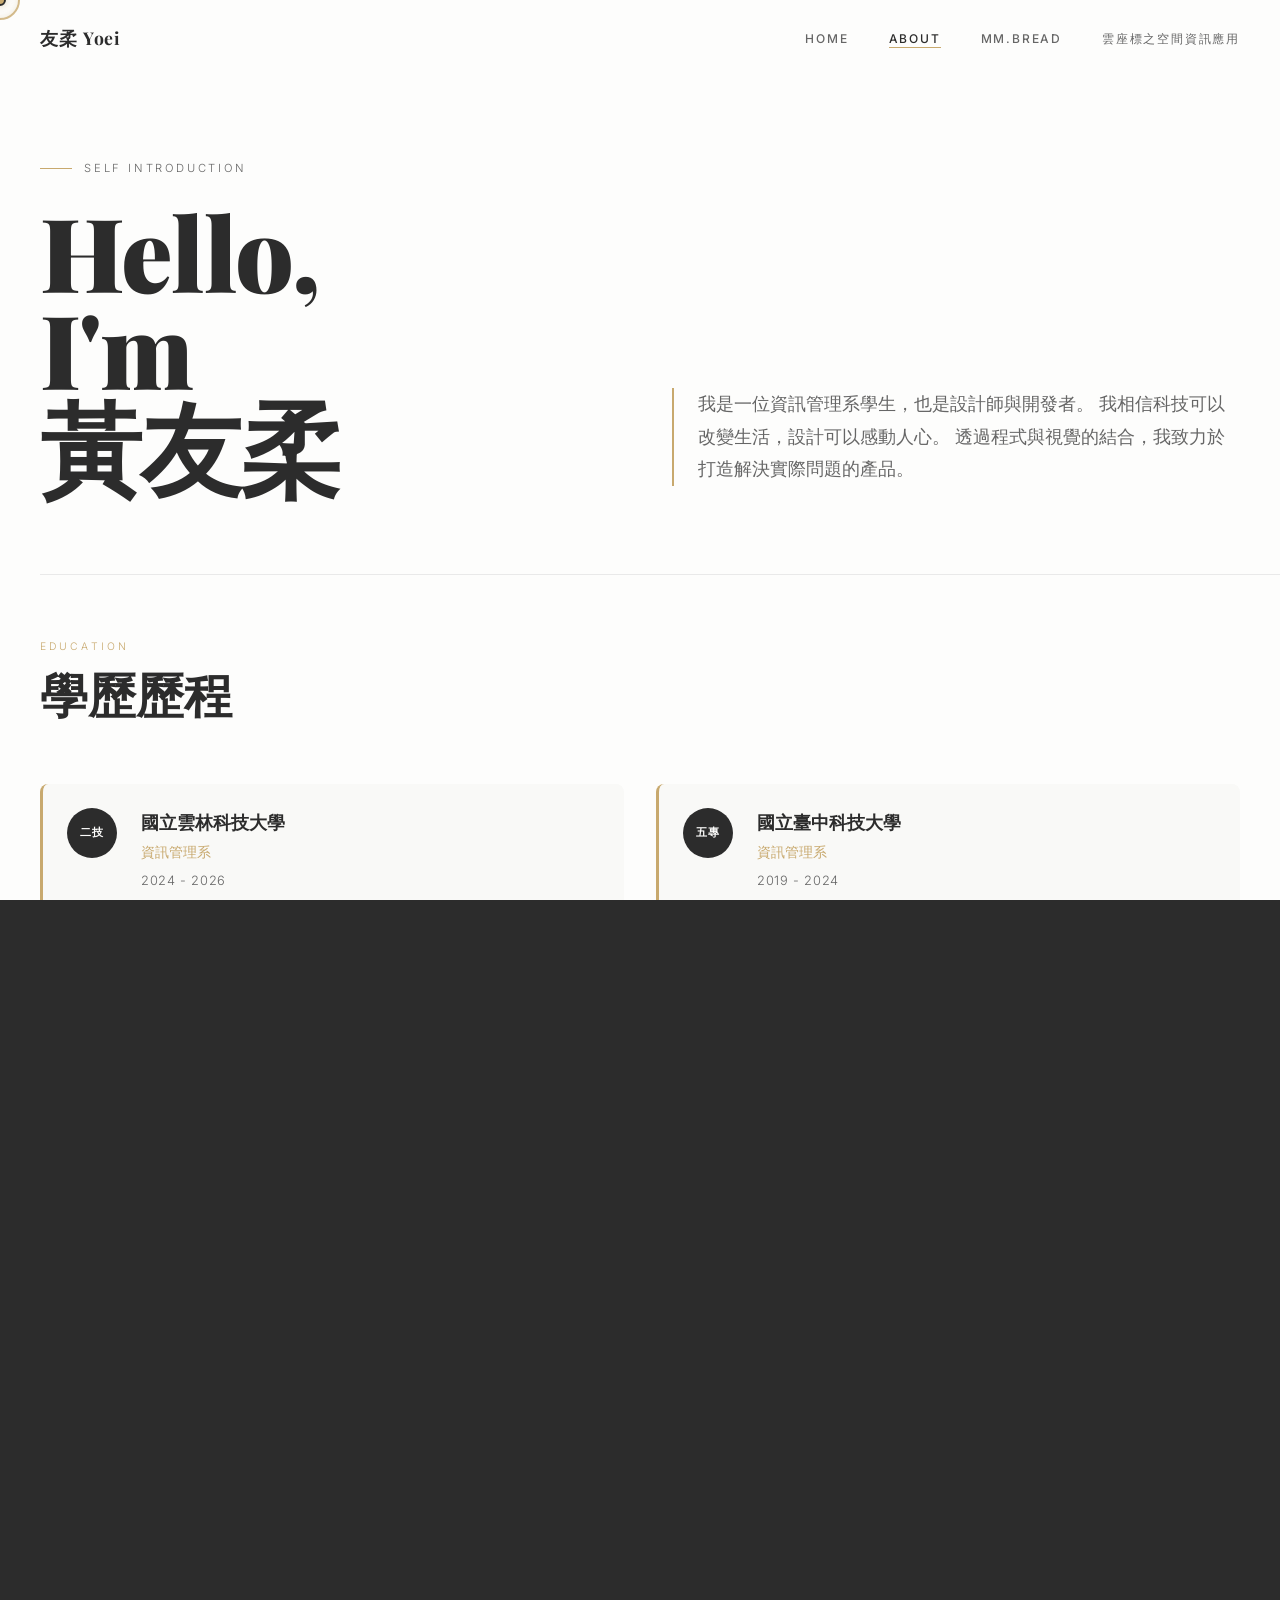
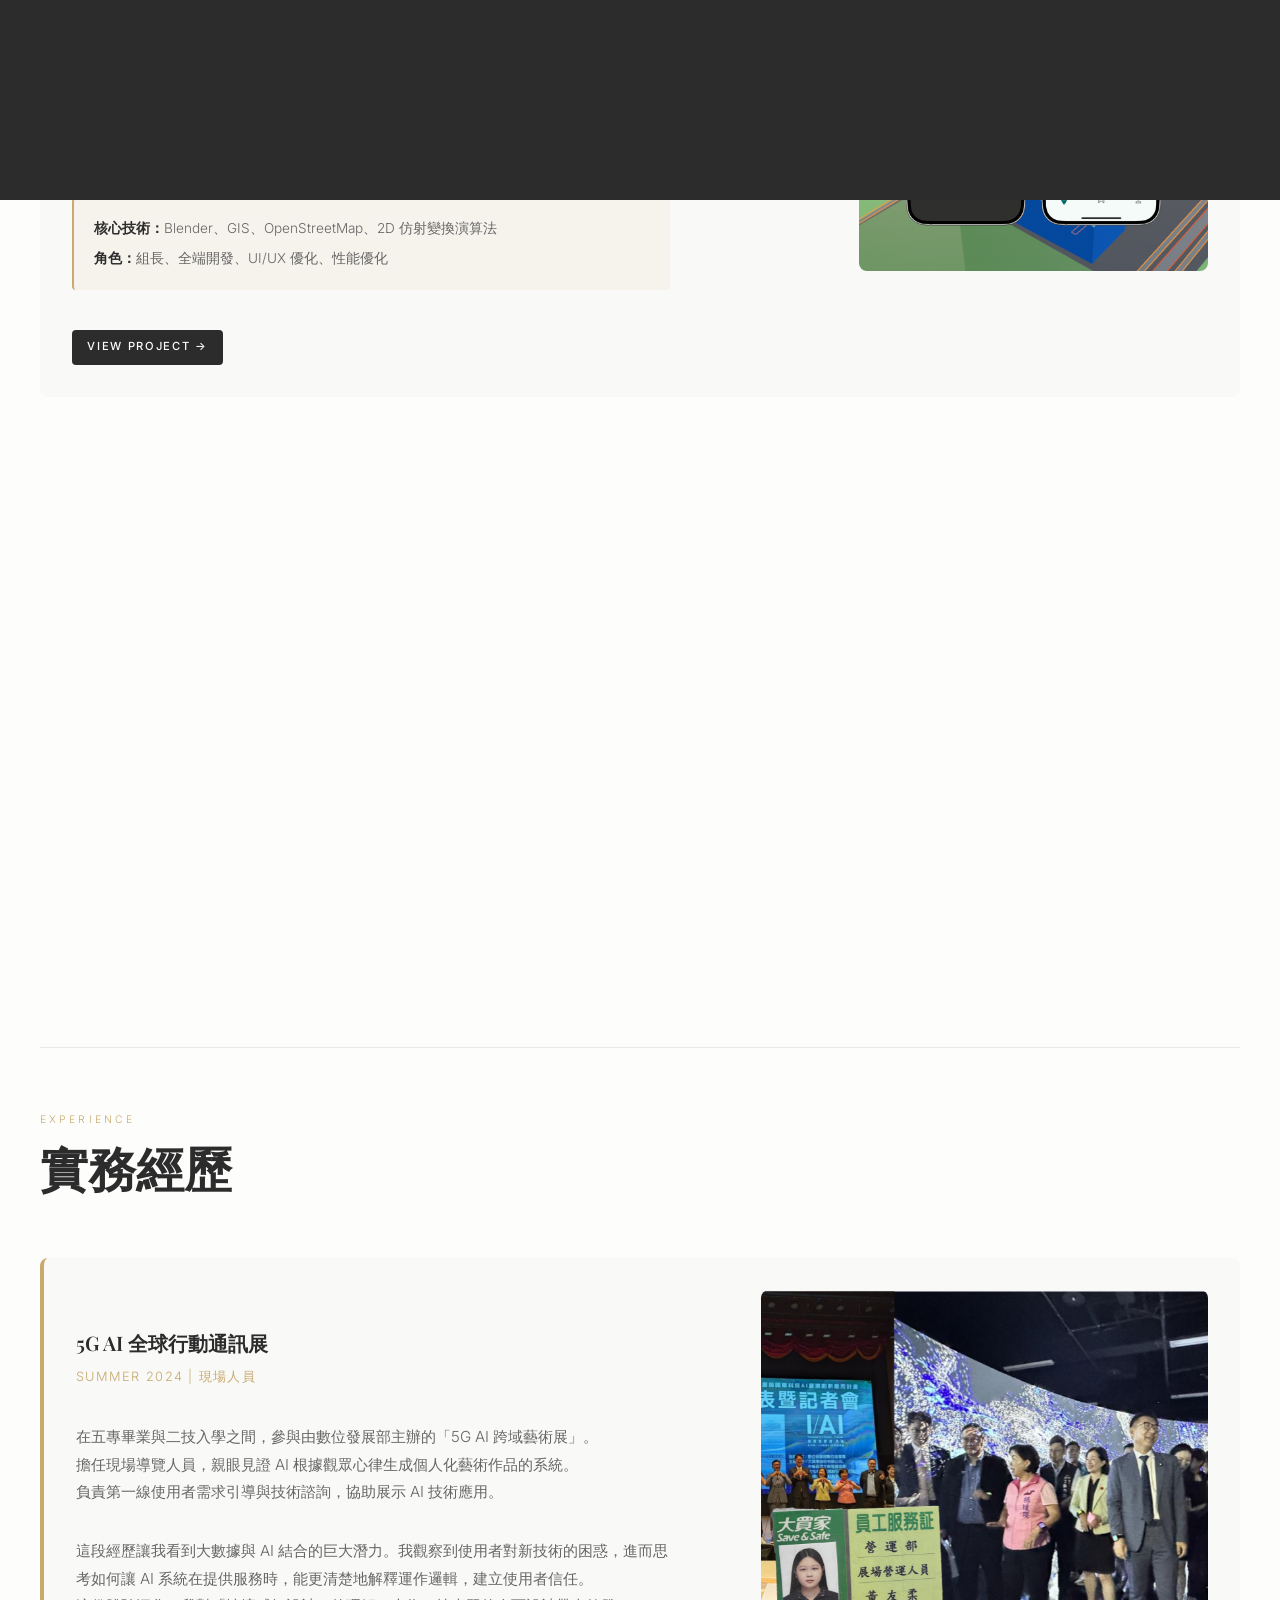
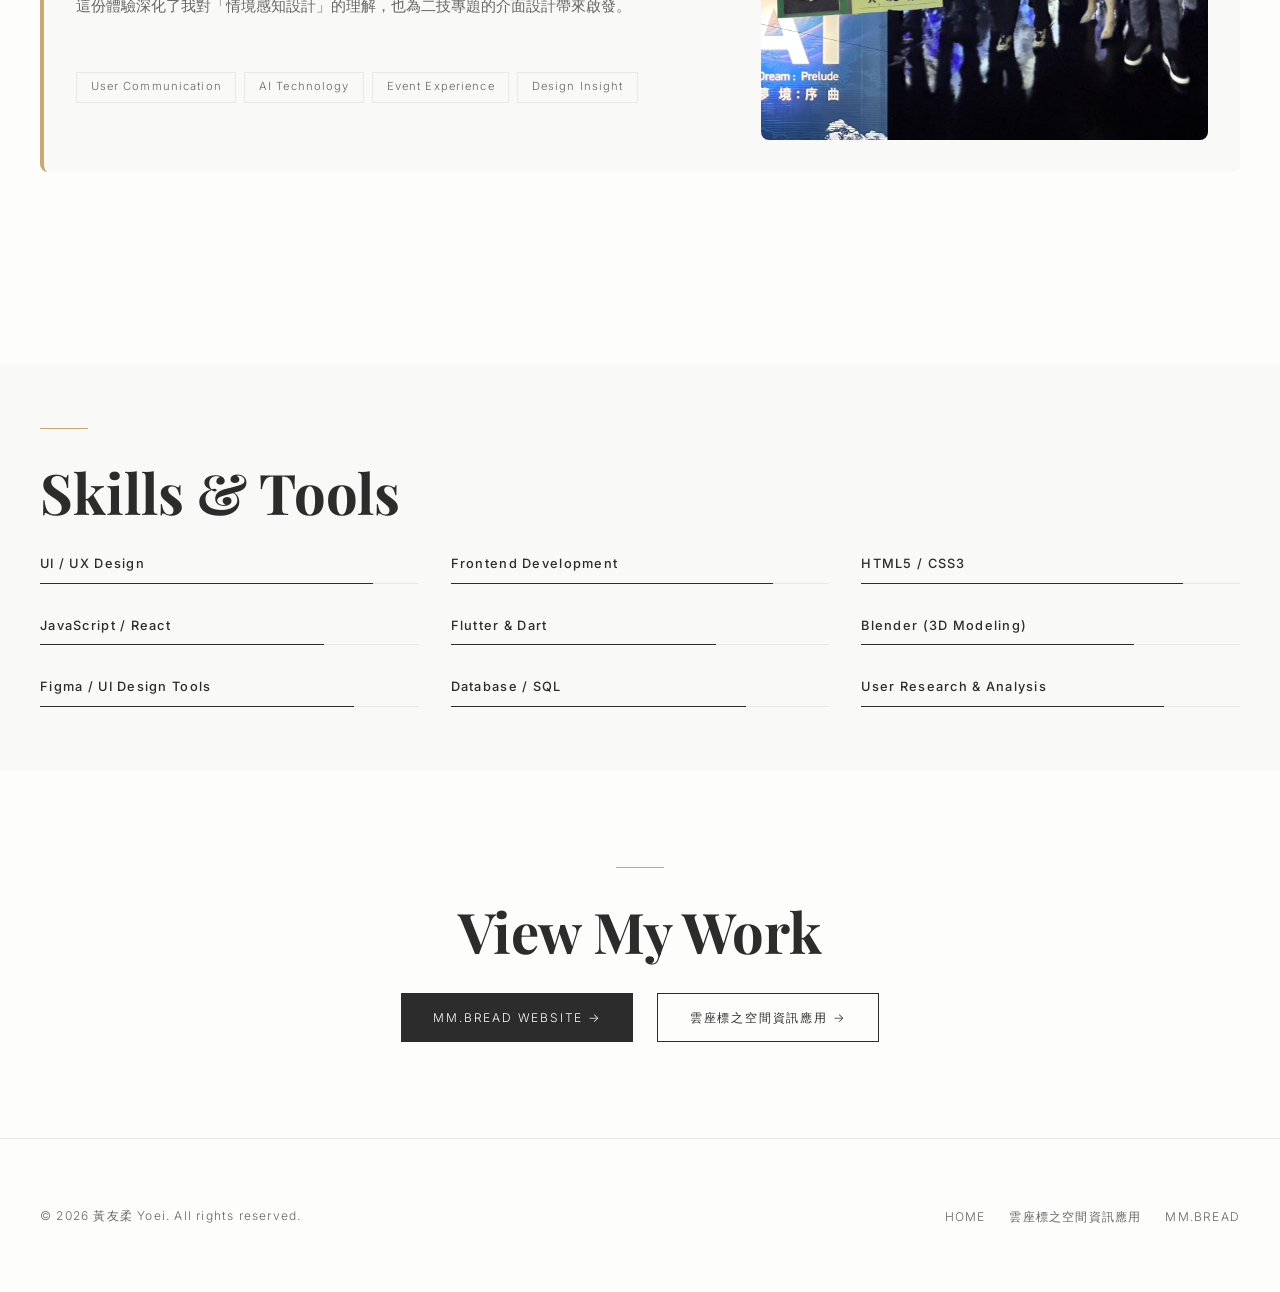
==== public/about.html @ 3508222a "Initial commit" ====
<!DOCTYPE html>
<html lang="zh-TW">
<head>
  <meta charset="UTF-8" />
  <meta name="viewport" content="width=device-width, initial-scale=1.0" />
  <title>About — 友柔 Yoei</title>
  <meta name="description" content="關於友柔 Yoei：資訊管理系學生、UI/UX 設計師與網頁開發者。" />
  <link rel="stylesheet" href="style.css" />
  <link rel="stylesheet" href="about.css" />
  <link rel="preconnect" href="https://fonts.googleapis.com" />
  <link rel="preconnect" href="https://fonts.gstatic.com" crossorigin />
  <style>
    :root {
      --color-bg: #fdfdfc; /* 柔和的米白背景 */
      --color-surface: #f9f9f7; /* 區塊的背景色 */
      --color-ink: #2c2c2c; /* 更深、高對比的文字顏色 */
      --color-ink-muted: #666; /* 提高可讀性的輔助文字顏色 */
      --color-ink-light: #999; /* 標籤的淺色文字 */
      --color-border: #e9e9e9; /* 更細緻的邊框顏色 */
      --color-accent: #c8a96e; /* 維持原有的金色調 */
    }
  </style>
</head>
<body>

  <!-- Custom Cursor -->
  <div class="cursor" aria-hidden="true"></div>
  <div class="cursor-follower" aria-hidden="true"></div>

  <!-- Page Loader -->
  <div class="page-loader" aria-hidden="true">
    <span class="loader-text">About</span>
  </div>

  <!-- Page Transition -->
  <div class="page-transition slide-in" aria-hidden="true"></div>

  <!-- Navigation -->
  <nav class="nav" role="navigation" aria-label="Main navigation">
    <a href="index.html" class="nav-logo" aria-label="Yoei Home">友柔 Yoei</a>
    <ul class="nav-links">
      <li><a href="index.html">Home</a></li>
      <li><a href="about.html">About</a></li>
      <li><a href="project-mmbread.html">Mm.Bread</a></li>
      <li><a href="project-yomap.html">雲座標之空間資訊應用</a></li>
    </ul>
    <button class="nav-hamburger" aria-label="Toggle menu" aria-expanded="false">
      <span></span>
      <span></span>
      <span></span>
    </button>
  </nav>

  <!-- Mobile Overlay Menu -->
  <div class="nav-overlay" role="dialog" aria-label="Mobile menu">
    <ul class="nav-overlay-links">
      <li><a href="index.html">Home</a></li>
      <li><a href="about.html">About</a></li>
      <li><a href="project-mmbread.html">Mm.Bread</a></li>
      <li><a href="project-yomap.html">雲座標之空間資訊應用</a></li>
    </ul>
  </div>

  <main>

    <!-- ==============================
         HERO
         ============================== -->
    <header class="about-hero" aria-labelledby="about-title">
      <div class="about-hero-left">
        <p class="about-hero-label reveal">Self Introduction</p>
        <h1 class="about-hero-title reveal reveal-delay-1" id="about-title">
          Hello,<br />I'm<br />黃友柔
        </h1>
      </div>
      <div class="about-hero-right reveal reveal-delay-2">
        <p class="about-hero-intro">
          我是一位資訊管理系學生，也是設計師與開發者。
          我相信科技可以改變生活，設計可以感動人心。
          透過程式與視覺的結合，我致力於打造解決實際問題的產品。
        </p>
      </div>
    </header>

    <div class="divider" style="margin: 0 2.5rem;"></div>

    <!-- ==============================
         ABOUT BODY SECTIONS
         ============================== -->
    <section class="about-body" aria-label="About details">

      <!-- ============ EDUCATION ============ -->
      <div class="about-section">
        <div class="section-header-simple reveal">
          <p class="section-label">Education</p>
          <h2 class="section-heading reveal reveal-delay-1">學歷歷程</h2>
        </div>

        <div class="education-timeline reveal reveal-delay-2">
          <!-- Education Item 1: 雲林科技大學 -->
          <div class="education-item">
            <div class="education-front">
              <div class="education-badge">二技</div>
              <div class="education-content">
                <h3 class="education-school">國立雲林科技大學</h3>
                <p class="education-major">資訊管理系</p>
                <p class="education-year">2024 - 2026</p>
              </div>
            </div>
            <div class="education-back">
              <p class="education-description">
                在求學過程中，我始終對於「將專案需求轉化為實體應用」抱持強烈熱忱。每當將抽象的功能需求，透過程式邏輯實踐為具備互動性的系統時，那種成就感讓我確信這是我熱愛的領域。
              </p>
            </div>
          </div>

          <!-- Education Item 2: 臺中科技大學 -->
          <div class="education-item">
            <div class="education-front">
              <div class="education-badge">五專</div>
              <div class="education-content">
                <h3 class="education-school">國立臺中科技大學</h3>
                <p class="education-major">資訊管理系</p>
                <p class="education-year">2019 - 2024</p>
              </div>
            </div>
            <div class="education-back">
              <p class="education-description">
                在臺中科技大學五專部期間，我廣泛涉獵資管領域的多元課程。技術層面，透過物件導向程式設計與前端網頁開發，我建立了嚴謹的邏輯思維；管理層面，系統分析與設計與軟體工程等課程，則讓我學會從宏觀角度規劃資訊系統。
              </p>
            </div>
          </div>
        </div>
      </div>

      <div class="divider"></div>

      <!-- ============ SELECTED WORKS ============ -->
      <div class="about-section">
        <div class="section-header-simple reveal">
          <p class="section-label">Selected Works</p>
          <h2 class="section-heading reveal reveal-delay-1">專案成就</h2>
        </div>

        <div class="projects-showcase">
          <!-- Project 1: YoMap -->
          <div class="project-showcase-card reveal reveal-delay-1">
            <div class="project-showcase-content">
              <div class="project-showcase-text">
                <div class="project-showcase-header">
                  <h3 class="project-showcase-title">雲座標之空間資訊應用</h3>
                  <div class="project-showcase-tags">
                    <span class="showcase-tag">雲科大資管</span>
                    <span class="showcase-tag">3D App</span>
                  </div>
                </div>
                <div style="display: flex; align-items: center; gap: 0.75rem; margin-top: 0.5rem; font-size: 0.8rem; margin-bottom: 1rem;">
                  <span style="display: flex; align-items: center; gap: 0.35rem; color: var(--color-accent); font-weight: 500;">
                    <svg xmlns="http://www.w3.org/2000/svg" width="14" height="14" viewBox="0 0 24 24" fill="none" stroke="currentColor" stroke-width="2" stroke-linecap="round" stroke-linejoin="round"><path d="M6 9H4.5a2.5 2.5 0 0 1 0-5H6"/><path d="M18 9h1.5a2.5 2.5 0 0 0 0-5H18"/><path d="M4 22h16"/><path d="M10 14.66V17c0 .55-.47.98-.97 1.21C7.85 18.75 7 20.24 7 22"/><path d="M14 14.66V17c0 .55.47.98.97 1.21C16.15 18.75 17 20.24 17 22"/><path d="M9.5 14.5A2.5 2.5 0 0 1 7 12V9c0-2.2 1.8-4 4-4h2c2.2 0 4 1.8 4 4v3a2.5 2.5 0 0 1-2.5 2.5z"/></svg>
                    <span>2024 雲林設計獎</span>
                  </span>
                  <span style="width: 1px; height: 12px; background-color: var(--color-border);" aria-hidden="true"></span>
                  <a href="https://yunbao-20.github.io/yomap/" target="_blank" rel="noopener noreferrer" style="display: flex; align-items: center; gap: 0.25rem; color: var(--color-ink-muted); text-decoration: none; transition: color 0.3s ease;" onmouseenter="this.style.color='var(--color-ink)'" onmouseleave="this.style.color='var(--color-ink-muted)'">
                    <span>作品官網 ↗</span>
                  </a>
                </div>
                <p class="project-showcase-desc">
                  二技畢業專題，擔任組長。<br>面對 Google Maps 缺乏校內路網資料的困境，我主導策略轉向，自學 Blender 3D 建模從零構建校園 GIS 圖資。<br>透過「2D 平面圖層 + 仿射變換演算法」優化，成功將資料從 8.32GB 降至 MB 級，實現 3 秒快速載入。
                </p>
                <div class="project-showcase-details">
                  <p><strong>核心技術：</strong>Blender、GIS、OpenStreetMap、2D 仿射變換演算法</p>
                  <p><strong>角色：</strong>組長、全端開發、UI/UX 優化、性能優化</p>
                </div>
                <a href="project-yomap.html" class="showcase-btn">
                  View Project →
                </a>
              </div>
              <div class="project-showcase-image">
                <img src="img/placeholder1.png" alt="YoMap 專案" />
              </div>
            </div>
          </div>

          <!-- Project 2: Mm.Bread -->
          <div class="project-showcase-card reveal reveal-delay-2">
            <div class="project-showcase-content">
              <div class="project-showcase-text">
                <div class="project-showcase-header">
                  <h3 class="project-showcase-title">Mm.Bread 瑪利MAMA</h3>
                  <div class="project-showcase-tags">
                    <span class="showcase-tag">中科大資管</span>
                    <span class="showcase-tag">公益電商</span>
                  </div>
                </div>
                <p class="project-showcase-desc">
                  五專畢業專題。針對瑪利亞基金會進行數位轉型，開發訂購系統。<br>主要負責跨載具介面設計（UI/UX）與後端功能開發，包括行動端 App 與網頁介面優化。<br>這段經歷讓我深刻體會到技術的價值在於解決實務痛點。
                </p>
                <div class="project-showcase-details">
                  <p><strong>核心技術：</strong>MIT App Inventor、PHP、MySQL、Responsive Design</p>
                  <p><strong>角色：</strong>UI/UX 設計、前端開發</p>
                </div>
                <a href="project-mmbread.html" class="showcase-btn">
                  View Project →
                </a>
              </div>
              <div class="project-showcase-image">
                <img src="img/placeholder2.png" alt="Mm.Bread 專案" />
              </div>
            </div>
          </div>
        </div>
      </div>

      <div class="divider"></div>

      <!-- ============ EXPERIENCE ============ -->
      <div class="about-section">
        <div class="section-header-simple reveal">
          <p class="section-label">Experience</p>
          <h2 class="section-heading reveal reveal-delay-1">實務經歷</h2>
        </div>

        <div class="experience-card reveal reveal-delay-2">
          <div class="experience-content">
            <div class="experience-text">
              <div class="experience-header">
                <h3 class="experience-title">5G AI 全球行動通訊展</h3>
                <p class="experience-period">Summer 2024 | 現場人員</p>
              </div>
              <p class="experience-desc">
                在五專畢業與二技入學之間，參與由數位發展部主辦的「5G AI 跨域藝術展」。<br>擔任現場導覽人員，親眼見證 AI 根據觀眾心律生成個人化藝術作品的系統。
                <br>負責第一線使用者需求引導與技術諮詢，協助展示 AI 技術應用。
              </p>
              <p class="experience-desc">
                這段經歷讓我看到大數據與 AI 結合的巨大潛力。我觀察到使用者對新技術的困惑，進而思考如何讓 AI 系統在提供服務時，能更清楚地解釋運作邏輯，建立使用者信任。<br>
                這份體驗深化了我對「情境感知設計」的理解，也為二技專題的介面設計帶來啟發。
              </p>
              <div class="experience-tags">
                <span class="about-tag">User Communication</span>
                <span class="about-tag">AI Technology</span>
                <span class="about-tag">Event Experience</span>
                <span class="about-tag">Design Insight</span>
              </div>
            </div>
            <div class="experience-image">
              <img src="img/placeholder3.png" alt="5G AI 全球行動通訊展" />
            </div>
          </div>
        </div>
      </div>

    </section>

    <!-- ==============================
         SKILLS SECTION
         ============================== -->
    <section class="about-skills" aria-labelledby="skills-heading">
      <div class="divider-short reveal"></div>
      <h2 class="section-title reveal reveal-delay-1" id="skills-heading">Skills &amp; Tools</h2>

      <div class="skills-grid">
        <div class="skill-item reveal reveal-delay-1">
          <p class="skill-name">UI / UX Design</p>
          <div class="skill-bar"><div class="skill-bar-fill" data-width="88%"></div></div>
        </div>
        <div class="skill-item reveal reveal-delay-2">
          <p class="skill-name">Frontend Development</p>
          <div class="skill-bar"><div class="skill-bar-fill" data-width="85%"></div></div>
        </div>
        <div class="skill-item reveal reveal-delay-3">
          <p class="skill-name">HTML5 / CSS3</p>
          <div class="skill-bar"><div class="skill-bar-fill" data-width="85%"></div></div>
        </div>
        <div class="skill-item reveal reveal-delay-1">
          <p class="skill-name">JavaScript / React</p>
          <div class="skill-bar"><div class="skill-bar-fill" data-width="75%"></div></div>
        </div>
        <div class="skill-item reveal reveal-delay-2">
          <p class="skill-name">Flutter & Dart</p>
          <div class="skill-bar"><div class="skill-bar-fill" data-width="70%"></div></div>
        </div>
        <div class="skill-item reveal reveal-delay-3">
          <p class="skill-name">Blender (3D Modeling)</p>
          <div class="skill-bar"><div class="skill-bar-fill" data-width="72%"></div></div>
        </div>
        <div class="skill-item reveal reveal-delay-1">
          <p class="skill-name">Figma / UI Design Tools</p>
          <div class="skill-bar"><div class="skill-bar-fill" data-width="83%"></div></div>
        </div>
        <div class="skill-item reveal reveal-delay-2">
          <p class="skill-name">Database / SQL</p>
          <div class="skill-bar"><div class="skill-bar-fill" data-width="78%"></div></div>
        </div>
        <div class="skill-item reveal reveal-delay-3">
          <p class="skill-name">User Research & Analysis</p>
          <div class="skill-bar"><div class="skill-bar-fill" data-width="80%"></div></div>
        </div>
      </div>
    </section>

    <!-- ==============================
         PROJECTS TEASER
         ============================== -->
    <section style="padding: 6rem 2.5rem; text-align:center;" aria-label="Projects link">
      <div class="divider-short reveal" style="margin: 0 auto 2rem;"></div>
      <h2 class="section-title reveal reveal-delay-1" style="margin-bottom:2rem;">View My Work</h2>
      <div style="display:flex; gap:1.5rem; justify-content:center; flex-wrap:wrap;" class="reveal reveal-delay-2">
        <a href="project-mmbread.html" style="
          display:inline-flex; align-items:center; gap:0.75rem;
          padding: 0.85rem 2rem;
          background: var(--color-ink);
          color: var(--color-bg);
          font-size: 0.75rem;
          letter-spacing: 0.15em;
          text-transform: uppercase;
          text-decoration: none;
          transition: background 0.3s ease;
        " onmouseenter="this.style.background='var(--color-accent)'"
           onmouseleave="this.style.background='var(--color-ink)'">
          Mm.Bread Website →
        </a>
        <a href="project-yomap.html" style="
          display:inline-flex; align-items:center; gap:0.75rem;
          padding: 0.85rem 2rem;
          background: transparent;
          color: var(--color-ink);
          font-size: 0.75rem;
          letter-spacing: 0.15em;
          text-transform: uppercase;
          text-decoration: none;
          border: 1px solid var(--color-ink);
          transition: background 0.3s ease, color 0.3s ease;
        " onmouseenter="this.style.background='var(--color-ink)'; this.style.color='var(--color-bg)'"
           onmouseleave="this.style.background='transparent'; this.style.color='var(--color-ink)'">
          雲座標之空間資訊應用 →
        </a>
      </div>
    </section>

  </main>

  <!-- Footer -->
  <footer class="footer">
    <p class="footer-copy">© 2026 黃友柔 Yoei. All rights reserved.</p>
    <ul class="footer-links">
      <li><a href="index.html">Home</a></li>
      <li><a href="project-yomap.html">雲座標之空間資訊應用</a></li>
      <li><a href="project-mmbread.html">Mm.Bread</a></li>
    </ul>
  </footer>

  <script src="main.js"></script>
</body>
</html>
---- public/style.css ----
/* ============================================
   YOEI PORTFOLIO — Global Stylesheet
   Japanese Minimalist Magazine Style
   ============================================ */

/* --- Google Fonts Import --- */
@import url('https://fonts.googleapis.com/css2?family=Playfair+Display:ital,wght@0,400;0,700;0,900;1,400;1,700&family=Inter:wght@300;400;500;600&display=swap');

/* --- CSS Custom Properties (Design Tokens) --- */
:root {
  --color-bg: #ffffff;
  --color-surface: #f7f6f4;
  --color-ink: #1a1a1a;
  --color-ink-muted: #6b6b6b;
  --color-ink-light: #b0b0b0;
  --color-accent: #c8a96e;
  --color-border: #e8e5e0;

  --font-serif: 'Playfair Display', Georgia, serif;
  --font-sans: 'Inter', Helvetica, Arial, sans-serif;

  --spacing-xs: 0.5rem;
  --spacing-sm: 1rem;
  --spacing-md: 2rem;
  --spacing-lg: 4rem;
  --spacing-xl: 8rem;

  --transition-base: 0.4s cubic-bezier(0.25, 0.46, 0.45, 0.94);
  --transition-slow: 0.8s cubic-bezier(0.25, 0.46, 0.45, 0.94);
}

/* --- Reset & Base --- */
*, *::before, *::after {
  box-sizing: border-box;
  margin: 0;
  padding: 0;
}

html {
  scroll-behavior: smooth;
  font-size: 16px;
}

body {
  background-color: var(--color-bg);
  color: var(--color-ink);
  font-family: var(--font-sans);
  font-weight: 300;
  line-height: 1.6;
  overflow-x: hidden;
  cursor: none;
}

/* --- Custom Cursor --- */
.cursor {
  position: fixed;
  width: 12px;
  height: 12px;
  background: var(--color-accent);
  border: 2px solid var(--color-ink);
  border-radius: 50%;
  pointer-events: none;
  z-index: 9999;
  transform: translate(-50%, -50%);
  transition: transform 0.1s ease, width 0.3s ease, height 0.3s ease, background 0.3s ease, border-color 0.3s ease;
  box-shadow: 0 0 8px rgba(200, 169, 110, 0.5);
}

.cursor-follower {
  position: fixed;
  width: 40px;
  height: 40px;
  border: 2px solid var(--color-accent);
  border-radius: 50%;
  pointer-events: none;
  z-index: 9998;
  transform: translate(-50%, -50%);
  transition: transform 0.15s ease, width 0.3s ease, height 0.3s ease, opacity 0.3s ease, border-color 0.3s ease;
  opacity: 0.8;
  box-shadow: inset 0 0 6px rgba(200, 169, 110, 0.3);
}

.cursor.is-hover {
  width: 16px;
  height: 16px;
  background: var(--color-ink);
  border-color: var(--color-accent);
  box-shadow: 0 0 12px rgba(200, 169, 110, 0.8);
}

.cursor-follower.is-hover {
  width: 60px;
  height: 60px;
  border-color: var(--color-ink);
  box-shadow: inset 0 0 10px rgba(200, 169, 110, 0.5);
}

/* --- Page Loader --- */
.page-loader {
  position: fixed;
  inset: 0;
  background: var(--color-ink);
  z-index: 10000;
  display: flex;
  align-items: center;
  justify-content: center;
  transition: opacity 0.6s ease, visibility 0.6s ease;
}

.page-loader.is-hidden {
  opacity: 0;
  visibility: hidden;
}

.loader-text {
  font-family: var(--font-serif);
  font-size: clamp(1.5rem, 4vw, 2.5rem);
  color: var(--color-bg);
  letter-spacing: 0.2em;
  font-weight: 400;
}

/* --- Navigation --- */
.nav {
  position: fixed;
  top: 0;
  left: 0;
  right: 0;
  z-index: 1000;
  padding: 1.5rem 2.5rem;
  display: flex;
  align-items: center;
  justify-content: space-between;
  mix-blend-mode: normal;
}

.nav::after {
  content: '';
  position: absolute;
  inset: 0;
  background: rgba(255,255,255,0.9);
  backdrop-filter: blur(12px);
  z-index: -1;
  opacity: 0;
  transition: opacity 0.4s ease;
}

.nav.is-scrolled::after {
  opacity: 1;
}

.nav-logo {
  font-family: var(--font-serif);
  font-size: 1.1rem;
  font-weight: 700;
  color: var(--color-ink);
  text-decoration: none;
  letter-spacing: 0.05em;
}

.nav-links {
  display: flex;
  gap: 2.5rem;
  list-style: none;
}

.nav-links a {
  font-size: 0.75rem;
  font-weight: 500;
  letter-spacing: 0.15em;
  text-transform: uppercase;
  color: var(--color-ink-muted);
  text-decoration: none;
  position: relative;
  transition: color var(--transition-base);
}

.nav-links a::after {
  content: '';
  position: absolute;
  bottom: -2px;
  left: 0;
  width: 0;
  height: 1px;
  background: var(--color-accent);
  transition: width var(--transition-base);
}

.nav-links a:hover,
.nav-links a.is-active {
  color: var(--color-ink);
}

.nav-links a:hover::after,
.nav-links a.is-active::after {
  width: 100%;
}

/* Hamburger */
.nav-hamburger {
  display: none;
  flex-direction: column;
  gap: 5px;
  background: none;
  border: none;
  cursor: none;
  padding: 4px;
}

.nav-hamburger span {
  display: block;
  width: 24px;
  height: 1px;
  background: var(--color-ink);
  transition: var(--transition-base);
  transform-origin: center;
}

.nav-hamburger.is-open span:nth-child(1) {
  transform: translateY(6px) rotate(45deg);
}
.nav-hamburger.is-open span:nth-child(2) {
  opacity: 0;
}
.nav-hamburger.is-open span:nth-child(3) {
  transform: translateY(-6px) rotate(-45deg);
}

/* Mobile menu overlay */
.nav-overlay {
  position: fixed;
  inset: 0;
  background: var(--color-ink);
  z-index: 900;
  display: flex;
  align-items: center;
  justify-content: center;
  opacity: 0;
  visibility: hidden;
  transition: opacity 0.5s ease, visibility 0.5s ease;
}

.nav-overlay.is-open {
  opacity: 1;
  visibility: visible;
}

.nav-overlay-links {
  list-style: none;
  text-align: center;
}

.nav-overlay-links li {
  overflow: hidden;
  margin-bottom: 1rem;
}

.nav-overlay-links a {
  font-family: var(--font-serif);
  font-size: clamp(2.5rem, 8vw, 5rem);
  font-weight: 700;
  color: var(--color-bg);
  text-decoration: none;
  display: block;
  transform: translateY(100%);
  transition: transform 0.5s cubic-bezier(0.23, 1, 0.32, 1), color 0.3s ease;
}

.nav-overlay.is-open .nav-overlay-links a {
  transform: translateY(0);
}

.nav-overlay-links a:hover {
  color: var(--color-accent);
}

/* Stagger overlay links */
.nav-overlay-links li:nth-child(1) a { transition-delay: 0.05s; }
.nav-overlay-links li:nth-child(2) a { transition-delay: 0.1s; }
.nav-overlay-links li:nth-child(3) a { transition-delay: 0.15s; }
.nav-overlay-links li:nth-child(4) a { transition-delay: 0.2s; }

/* --- Scroll Reveal Animations --- */
.reveal {
  opacity: 0;
  transform: translateY(40px);
  transition: opacity var(--transition-slow), transform var(--transition-slow);
}

.reveal.is-visible {
  opacity: 1;
  transform: translateY(0);
}

.reveal-left {
  opacity: 0;
  transform: translateX(-40px);
  transition: opacity var(--transition-slow), transform var(--transition-slow);
}

.reveal-left.is-visible {
  opacity: 1;
  transform: translateX(0);
}

.reveal-right {
  opacity: 0;
  transform: translateX(40px);
  transition: opacity var(--transition-slow), transform var(--transition-slow);
}

.reveal-right.is-visible {
  opacity: 1;
  transform: translateX(0);
}

/* Stagger delays */
.reveal-delay-1 { transition-delay: 0.1s; }
.reveal-delay-2 { transition-delay: 0.2s; }
.reveal-delay-3 { transition-delay: 0.3s; }
.reveal-delay-4 { transition-delay: 0.4s; }
.reveal-delay-5 { transition-delay: 0.5s; }

/* --- Page Transition --- */
.page-transition {
  position: fixed;
  inset: 0;
  background: var(--color-ink);
  z-index: 9000;
  transform: translateY(100%);
  transition: transform 0.6s cubic-bezier(0.86, 0, 0.07, 1);
}

.page-transition.slide-in {
  transform: translateY(0);
}

.page-transition.slide-out {
  transform: translateY(-100%);
}

/* --- Horizontal Rule / Divider --- */
.divider {
  width: 100%;
  height: 1px;
  background: var(--color-border);
  margin: var(--spacing-lg) 0;
}

.divider-short {
  width: 3rem;
  height: 1px;
  background: var(--color-accent);
  margin-bottom: var(--spacing-md);
}

/* --- Image Container with Hover Effect --- */
.img-wrap {
  overflow: hidden;
  position: relative;
}

.img-wrap img {
  width: 100%;
  height: 100%;
  object-fit: cover;
  transition: transform 0.7s cubic-bezier(0.25, 0.46, 0.45, 0.94);
  display: block;
}

.img-wrap:hover img {
  transform: scale(1.04);
}

/* --- Footer --- */
.footer {
  padding: var(--spacing-lg) 2.5rem;
  border-top: 1px solid var(--color-border);
  display: flex;
  align-items: center;
  justify-content: space-between;
  flex-wrap: wrap;
  gap: 1rem;
}

.footer-copy {
  font-size: 0.75rem;
  color: var(--color-ink-muted);
  letter-spacing: 0.1em;
}

.footer-links {
  display: flex;
  gap: 1.5rem;
  list-style: none;
}

.footer-links a {
  font-size: 0.75rem;
  letter-spacing: 0.1em;
  text-transform: uppercase;
  color: var(--color-ink-muted);
  text-decoration: none;
  transition: color var(--transition-base);
}

.footer-links a:hover {
  color: var(--color-ink);
}

/* ============================================
   HOME PAGE
   ============================================ */

.home-hero {
  min-height: 70vh;
  padding: 0 2.5rem;
  display: grid;
  grid-template-columns: 1fr 1fr;
  align-items: center;
  padding-top: 2rem;
  padding-bottom: 0.2rem;
  position: relative;
  overflow: hidden;
}

.hero-bg-text {
  position: absolute;
  top: 50%;
  right: -5%;
  transform: translateY(-50%);
  font-family: var(--font-serif);
  font-size: clamp(8rem, 20vw, 18rem);
  font-weight: 900;
  color: transparent;
  -webkit-text-stroke: 1px var(--color-border);
  line-height: 1;
  pointer-events: none;
  user-select: none;
  letter-spacing: -0.05em;
}

.hero-left {
  align-self: end;
  padding-bottom: 2rem;
}

.hero-label {
  font-size: 0.7rem;
  letter-spacing: 0.3em;
  text-transform: uppercase;
  color: var(--color-ink-muted);
  margin-bottom: 1.5rem;
  display: flex;
  align-items: center;
  gap: 0.75rem;
}

.hero-label::before {
  content: '';
  display: inline-block;
  width: 2rem;
  height: 1px;
  background: var(--color-accent);
}

.hero-name {
  font-family: var(--font-serif);
  font-size: clamp(4rem, 10vw, 9rem);
  font-weight: 900;
  line-height: 0.9;
  letter-spacing: -0.02em;
  color: var(--color-ink);
  margin-bottom: 1.5rem;
  z-index: 2;
  position: relative;
}

.hero-name span {
  display: block;
  font-size: clamp(1.5rem, 4vw, 3rem);
  font-weight: 400;
  font-style: italic;
  color: var(--color-ink-muted);
  letter-spacing: 0.05em;
  margin-top: 0.5rem;
}

.hero-tagline {
  font-size: 1.1rem;
  color: var(--color-ink-muted);
  max-width: 36ch;
  line-height: 1.8;
  border-left: 2px solid var(--color-accent);
  padding-left: 1.25rem;
}

.hero-image-block {
  width: 80%;
  max-width: 600px;
  aspect-ratio: 16/9;
  border-radius: 4px;
  position: relative;
}

.image-tag-overlay {
  position: absolute;
  bottom: 20%;
  left: -20px;
  writing-mode: vertical-rl;
  font-size: 0.6rem;
  color: var(--color-accent);
  letter-spacing: 0.3em;
  opacity: 0.8;
}

.hero-right {
  display: flex;
  flex-direction: column;
  align-items: flex-end;
  gap: 2rem;
}

.hero-portrait {
  width: 100%;
  height: 100%;
  object-fit: cover;
  display: block;
}

.hero-scroll-hint {
  display: flex;
  align-items: center;
  gap: 0.75rem;
  font-size: 0.7rem;
  letter-spacing: 0.2em;
  text-transform: uppercase;
  color: var(--color-ink-muted);
  margin-top: -1rem;
}

.scroll-line {
  width: 3rem;
  height: 1px;
  background: var(--color-ink-muted);
  position: relative;
  overflow: hidden;
}

.scroll-line::after {
  content: '';
  position: absolute;
  top: 0;
  left: -100%;
  width: 100%;
  height: 100%;
  background: var(--color-ink);
  animation: scroll-hint 2s infinite;
}

@keyframes scroll-hint {
  0% { left: -100%; }
  100% { left: 100%; }
}

/* --- Carousel Section --- */
.carousel-section {
  padding: 4rem 0;
  overflow: hidden;
  background: var(--color-bg);
}

.carousel-container {
  width: 100%;
  overflow: hidden;
}

.carousel-track {
  display: flex;
  gap: 10px;
  animation: carousel-slide 8s linear infinite;
  will-change: transform;
}

.carousel-item {
  flex-shrink: 0;
  width: 250px;
  height: 200px;
  border-radius: 8px;
  overflow: hidden;
  background: var(--color-surface);
}

.carousel-item img {
  width: 100%;
  height: 100%;
  object-fit: cover;
  display: block;
}

@keyframes carousel-slide {
  0% {
    transform: translateX(0);
  }
  100% {
    transform: translateX(calc(-100% - 10px));
  }
}

/* --- Home Projects Section --- */
.home-projects {
  padding: var(--spacing-xl) 2.5rem;
}

.section-header {
  display: flex;
  align-items: baseline;
  justify-content: space-between;
  margin-bottom: var(--spacing-lg);
}

.section-number {
  font-family: var(--font-serif);
  font-size: 0.75rem;
  color: var(--color-ink-light);
  letter-spacing: 0.1em;
}

.section-title {
  font-family: var(--font-serif);
  font-size: clamp(2rem, 5vw, 3.5rem);
  font-weight: 700;
  color: var(--color-ink);
  line-height: 1.1;
}

.section-link {
  font-size: 0.75rem;
  letter-spacing: 0.15em;
  text-transform: uppercase;
  color: var(--color-ink-muted);
  text-decoration: none;
  display: flex;
  align-items: center;
  gap: 0.5rem;
  transition: color var(--transition-base);
}

.section-link::after {
  content: '→';
  transition: transform var(--transition-base);
}

.section-link:hover {
  color: var(--color-ink);
}

.section-link:hover::after {
  transform: translateX(4px);
}

.project-grid {
  display: grid;
  grid-template-columns: 1fr 1fr;
  gap: 3rem 2rem;
}

.project-card {
  text-decoration: none;
  color: inherit;
  display: block;
}

.project-card-img {
  aspect-ratio: 4/3;
  background: var(--color-surface);
  margin-bottom: 1.25rem;
}

.project-card-meta {
  display: flex;
  align-items: center;
  gap: 1rem;
  margin-bottom: 0.5rem;
}

.project-card-tag {
  font-size: 0.65rem;
  letter-spacing: 0.2em;
  text-transform: uppercase;
  color: var(--color-accent);
}

.project-card-year {
  font-size: 0.65rem;
  letter-spacing: 0.1em;
  color: var(--color-ink-light);
}

.project-card-title {
  font-family: var(--font-serif);
  font-size: clamp(1.2rem, 2.5vw, 1.75rem);
  font-weight: 700;
  color: var(--color-ink);
  margin-bottom: 0.5rem;
  transition: color var(--transition-base);
  line-height: 1.2;
}

.project-card:hover .project-card-title {
  color: var(--color-ink-muted);
}

.project-card-desc {
  font-size: 0.875rem;
  color: var(--color-ink-muted);
  line-height: 1.7;
}

/* --- Home Quote Section --- */
.home-quote {
  padding: var(--spacing-xl) 2.5rem;
  background: var(--color-ink);
  color: var(--color-bg);
  display: grid;
  grid-template-columns: 1fr 2fr;
  gap: var(--spacing-lg);
  align-items: center;
}

.quote-label {
  font-size: 0.7rem;
  letter-spacing: 0.25em;
  text-transform: uppercase;
  color: var(--color-accent);
}

.quote-text {
  font-family: var(--font-serif);
  font-size: clamp(1.5rem, 3.5vw, 2.75rem);
  font-weight: 400;
  font-style: italic;
  line-height: 1.4;
  color: var(--color-bg);
}

.quote-text em {
  font-style: normal;
  color: var(--color-accent);
}

/* ============================================
   ABOUT PAGE
   ============================================ */

/* ============================================
   PROJECT PAGES
   ============================================ */

/* --- Image placeholder styling --- */
.img-placeholder {
  width: 100%;
  height: 100%;
  background: var(--color-surface);
  display: flex;
  flex-direction: column;
  align-items: center;
  justify-content: center;
  gap: 0.5rem;
  color: var(--color-ink-light);
  font-size: 0.7rem;
  letter-spacing: 0.15em;
  text-transform: uppercase;
  border: 1px dashed var(--color-border);
}

.img-placeholder svg {
  width: 2rem;
  height: 2rem;
  stroke: var(--color-ink-light);
  fill: none;
}

/* ============================================
   RESPONSIVE
   ============================================ */

@media (max-width: 1024px) {
  .project-grid {
    grid-template-columns: 1fr;
    max-width: 600px;
  }

  .home-quote {
    grid-template-columns: 1fr;
    gap: 1.5rem;
  }

  .skills-grid {
    grid-template-columns: repeat(2, 1fr);
  }
}

@media (max-width: 768px) {
  .nav-links { display: none; }
  .nav-hamburger { display: flex; }

  .cursor, .cursor-follower { display: none; }
  body { cursor: auto; }

  .home-hero {
    grid-template-columns: 1fr;
    padding-top: 7rem;
    min-height: auto;
  }

  .hero-right {
    align-items: flex-start;
    order: -1;
  }

  .hero-image-block {
    width: 60%;
    aspect-ratio: 3/4;
  }

  .hero-bg-text {
    font-size: clamp(5rem, 25vw, 8rem);
    right: -10%;
  }

  .about-hero {
    grid-template-columns: 1fr;
    padding-top: 8rem;
  }

  .about-magazine, .about-magazine.is-reversed {
    grid-template-columns: 1fr;
  }

  .about-magazine.is-reversed .about-mag-text,
  .about-magazine.is-reversed .about-mag-image {
    order: unset;
  }

  .project-hero {
    grid-template-columns: 1fr;
    padding-top: 8rem;
  }

  .project-two-col {
    grid-template-columns: 1fr;
  }

  .skills-grid {
    grid-template-columns: 1fr 1fr;
  }

  .footer {
    flex-direction: column;
    text-align: center;
  }

  .section-header {
    flex-direction: column;
    gap: 0.5rem;
  }
}

@media (max-width: 480px) {
  .nav { padding: 1.25rem 1.5rem; }
  .home-hero, .about-hero, .project-hero { padding-left: 1.5rem; padding-right: 1.5rem; }
  .home-projects, .about-body, .about-skills, .project-body { padding-left: 1.5rem; padding-right: 1.5rem; }
  .home-quote { padding: var(--spacing-lg) 1.5rem; }
  .footer { padding: var(--spacing-md) 1.5rem; }
  .skills-grid { grid-template-columns: 1fr; }
}
---- public/about.css ----
/* ============================================
   ABOUT PAGE STYLESHEET
   ============================================ */

/* Section Headers */
.about-section {
  margin-bottom: var(--spacing-xl);
}

.section-header-simple {
  margin-bottom: var(--spacing-lg);
}

.section-label {
  font-size: 0.65rem;
  letter-spacing: 0.3em;
  text-transform: uppercase;
  color: var(--color-accent);
  margin-bottom: 0.75rem;
}

.section-heading {
  font-family: var(--font-serif);
  font-size: clamp(2rem, 4vw, 3rem);
  font-weight: 700;
  color: var(--color-ink);
  line-height: 1.1;
}

/* ============ EDUCATION TIMELINE ============ */
.education-timeline {
  display: grid;
  grid-template-columns: 1fr 1fr;
  gap: 2rem;
}

.education-item {
  position: relative;
}

/* Desktop: Show front side with description below */
@media (min-width: 769px) {
  .education-item {
    perspective: none;
  }

  .education-front {
    display: grid;
    grid-template-columns: auto 1fr;
    gap: 1.5rem;
    padding: 1.5rem;
    background: var(--color-surface);
    border-radius: 8px;
    border-left: 3px solid var(--color-accent);
    margin-bottom: 1.5rem;
  }

  .education-back {
    display: block;
    padding: 1.5rem;
    background: transparent;
    border: none;
    border-radius: 0;
  }
}

/* Mobile: Show card flip animation */
@media (max-width: 768px) {
  .education-item {
    position: relative;
    width: 100%;
    height: 250px;
    cursor: pointer;
    transform-style: preserve-3d;
    transition: transform 0.6s cubic-bezier(0.68, -0.55, 0.265, 1.55);
  }

  .education-item.flipped {
    transform: rotateY(180deg);
  }

  .education-front,
  .education-back {
    position: absolute;
    width: 100%;
    height: 100%;
    backface-visibility: hidden;
    display: flex;
    flex-direction: column;
    padding: 1.5rem;
    background: var(--color-surface);
    border-radius: 8px;
    border-left: 3px solid var(--color-accent);
  }

  .education-front {
    display: grid;
    grid-template-columns: auto 1fr;
    gap: 1.5rem;
  }

  .education-back {
    transform: rotateY(180deg);
    justify-content: center;
    align-items: center;
  }

  .education-description {
    font-size: 0.85rem;
    line-height: 1.6;
    color: var(--color-ink-muted);
    text-align: center;
  }
}

/* Common desktop front side styles */
.education-badge {
  display: flex;
  align-items: center;
  justify-content: center;
  width: 50px;
  height: 50px;
  background: var(--color-ink);
  color: var(--color-bg);
  border-radius: 50%;
  font-size: 0.7rem;
  font-weight: 600;
  letter-spacing: 0.05em;
  text-align: center;
  line-height: 1.2;
  flex-shrink: 0;
}

.education-content {
  display: flex;
  flex-direction: column;
  justify-content: center;
}

.education-school {
  font-family: var(--font-serif);
  font-size: 1.1rem;
  font-weight: 600;
  color: var(--color-ink);
  margin-bottom: 0.25rem;
}

.education-major {
  font-size: 0.9rem;
  color: var(--color-accent);
  margin-bottom: 0.5rem;
}

.education-year {
  font-size: 0.8rem;
  color: var(--color-ink-muted);
  letter-spacing: 0.05em;
}

.education-description {
  font-size: 0.9rem;
  line-height: 1.7;
  color: var(--color-ink);
}

/* ============ PROJECTS SHOWCASE ============ */
.projects-showcase {
  display: grid;
  grid-template-columns: 1fr;
  gap: 2.5rem;
}

.project-showcase-card {
  padding: 2rem;
  background: var(--color-surface);
  border-radius: 8px;
  border-top: 4px solid var(--color-accent);
  transition: transform 0.3s ease, box-shadow 0.3s ease;
}

.project-showcase-card:hover {
  transform: translateY(-4px);
  box-shadow: 0 12px 24px rgba(0, 0, 0, 0.08);
}

.project-showcase-content {
  display: grid;
  grid-template-columns: 1.2fr 1fr;
  gap: 2.5rem;
  align-items: center;
}

.project-showcase-text {
  display: flex;
  flex-direction: column;
  gap: 1rem;
}

.project-showcase-image {
  width: 70%;
  margin-left: auto;
  aspect-ratio: 1120 / 1097;
  background: var(--color-border);
  border-radius: 8px;
  overflow: hidden;
  display: flex;
  align-items: center;
  justify-content: center;
}

.project-showcase-image img {
  width: 100%;
  height: 100%;
  object-fit: cover;
}

.project-showcase-header {
  margin-bottom: 0.5rem;
}

.project-showcase-title {
  font-family: var(--font-serif);
  font-size: 1.5rem;
  font-weight: 700;
  color: var(--color-ink);
  margin-bottom: 0.75rem;
}

.project-showcase-tags {
  display: flex;
  flex-wrap: wrap;
  gap: 0.75rem;
}

.showcase-tag {
  font-size: 0.7rem;
  letter-spacing: 0.1em;
  padding: 0.4rem 0.85rem;
  background: var(--color-ink);
  color: var(--color-bg);
  border-radius: 20px;
}

.project-showcase-desc {
  font-size: 0.95rem;
  line-height: 1.8;
  color: var(--color-ink-muted);
  margin-bottom: 1.25rem;
}

.project-showcase-details {
  margin: 1.5rem 0;
  padding: 1.25rem;
  background: rgba(200, 169, 110, 0.08);
  border-left: 2px solid var(--color-accent);
  border-radius: 4px;
}

.project-showcase-details p {
  font-size: 0.85rem;
  color: var(--color-ink-muted);
  margin-bottom: 0.5rem;
  line-height: 1.6;
}

.project-showcase-details p:last-child {
  margin-bottom: 0;
}

.project-showcase-details strong {
  color: var(--color-ink);
}

.showcase-btn {
  display: inline-flex;
  align-items: center;
  gap: 0.4rem;
  padding: 0.55rem 0.95rem;
  background: var(--color-ink);
  color: var(--color-bg);
  font-size: 0.7rem;
  letter-spacing: 0.15em;
  text-transform: uppercase;
  text-decoration: none;
  border-radius: 4px;
  transition: background 0.3s ease, transform 0.3s ease;
  cursor: pointer;
  font-weight: 500;
  width: fit-content;
}

.showcase-btn:hover {
  background: var(--color-accent);
  transform: translateX(4px);
}

/* ============ EXPERIENCE CARD ============ */
.experience-card {
  padding: 2rem;
  background: var(--color-surface);
  border-radius: 8px;
  border-left: 4px solid var(--color-accent);
}

.experience-content {
  display: grid;
  grid-template-columns: 1.2fr 1fr;
  gap: 2.5rem;
  align-items: center;
}

.experience-text {
  display: flex;
  flex-direction: column;
  gap: 1rem;
}

.experience-image {
  width: 90%;
  height: 450px;
  margin-left: auto;
  background: var(--color-border);
  border-radius: 8px;
  overflow: hidden;
  display: flex;
  align-items: center;
  justify-content: center;
}

.experience-image img {
  width: 100%;
  height: 100%;
  object-fit: cover;
}

.experience-header {
  margin-bottom: 1.25rem;
}

.experience-title {
  font-family: var(--font-serif);
  font-size: 1.25rem;
  font-weight: 600;
  color: var(--color-ink);
  margin-bottom: 0.5rem;
}

.experience-period {
  font-size: 0.8rem;
  letter-spacing: 0.1em;
  color: var(--color-accent);
  text-transform: uppercase;
}

.experience-desc {
  font-size: 0.95rem;
  line-height: 1.8;
  color: var(--color-ink-muted);
  margin-bottom: 1rem;
}

.experience-tags {
  display: flex;
  flex-wrap: wrap;
  gap: 0.5rem;
  margin-top: 1.25rem;
}

/* ============ ORIGINAL ABOUT STYLES ============ */
.about-hero {
  min-height: 60vh;
  padding: 10rem 2.5rem 5rem;
  display: grid;
  grid-template-columns: 1fr 1fr;
  gap: var(--spacing-lg);
  align-items: end;
}

.about-hero-label {
  font-size: 0.7rem;
  letter-spacing: 0.25em;
  text-transform: uppercase;
  color: var(--color-ink-muted);
  margin-bottom: 1.5rem;
  display: flex;
  align-items: center;
  gap: 0.75rem;
}

.about-hero-label::before {
  content: '';
  display: inline-block;
  width: 2rem;
  height: 1px;
  background: var(--color-accent);
}

.about-hero-title {
  font-family: var(--font-serif);
  font-size: clamp(3rem, 8vw, 7rem);
  font-weight: 900;
  line-height: 0.95;
  letter-spacing: -0.02em;
}

.about-hero-right {
  padding-bottom: 0.5rem;
}

.about-hero-intro {
  font-size: 1.1rem;
  line-height: 1.85;
  color: var(--color-ink-muted);
  border-left: 2px solid var(--color-accent);
  padding-left: 1.5rem;
}

/* About Body */
.about-body {
  padding: var(--spacing-lg) 2.5rem;
}

/* Education & Experience tags */
.about-tags {
  display: flex;
  flex-wrap: wrap;
  gap: 0.5rem;
  margin-top: 1rem;
}

.about-tag {
  font-size: 0.7rem;
  letter-spacing: 0.1em;
  padding: 0.35rem 0.85rem;
  border: 1px solid var(--color-border);
  color: var(--color-ink-muted);
}

/* Skills grid */
.about-skills {
  padding: var(--spacing-lg) 2.5rem;
  background: var(--color-surface);
}

.skills-grid {
  display: grid;
  grid-template-columns: repeat(3, 1fr);
  gap: 2rem;
  margin-top: var(--spacing-md);
}

.skill-name {
  font-size: 0.8rem;
  font-weight: 500;
  letter-spacing: 0.1em;
  color: var(--color-ink);
  margin-bottom: 0.5rem;
}

.skill-bar {
  width: 100%;
  height: 1px;
  background: var(--color-border);
  position: relative;
}

.skill-bar-fill {
  position: absolute;
  top: 0;
  left: 0;
  height: 100%;
  background: var(--color-ink);
  width: 0;
  transition: width 1.2s cubic-bezier(0.25, 0.46, 0.45, 0.94);
}

/* Responsive */
@media (max-width: 1024px) {
  .education-timeline {
    grid-template-columns: 1fr;
  }

  .skills-grid {
    grid-template-columns: repeat(2, 1fr);
  }
}

@media (max-width: 768px) {
  .about-hero {
    grid-template-columns: 1fr;
    padding-top: 8rem;
  }

  .education-timeline {
    grid-template-columns: 1fr;
  }

  .education-item {
    height: 250px;
  }

  .project-showcase-card {
    padding: 1.5rem;
  }

  .project-showcase-content {
    grid-template-columns: 1fr;
    gap: 1.5rem;
  }

  .project-showcase-image {
    aspect-ratio: 2245 / 2194;
  }

  .project-showcase-title {
    font-size: 1.25rem;
  }

  .experience-card {
    padding: 1.5rem;
  }

  .experience-content {
    grid-template-columns: 1fr;
    gap: 1.5rem;
  }

  .experience-image {
    aspect-ratio: 1120 / 1097;
  }

  .skills-grid {
    grid-template-columns: 1fr 1fr;
  }
}

@media (max-width: 480px) {
  .about-hero, .about-body, .about-skills {
    padding-left: 1.5rem;
    padding-right: 1.5rem;
  }

  .section-heading {
    font-size: clamp(1.5rem, 3vw, 2rem);
  }

  .education-item {
    padding: 1rem;
    gap: 1rem;
  }

  .education-badge {
    width: 45px;
    height: 45px;
    font-size: 0.65rem;
  }

  .education-school {
    font-size: 1rem;
  }

  .project-showcase-card {
    padding: 1.25rem;
  }

  .project-showcase-content {
    grid-template-columns: 1fr;
    gap: 1rem;
  }

  .project-showcase-image {
    aspect-ratio: 2245 / 2194;
  }

  .project-showcase-title {
    font-size: 1.1rem;
  }

  .showcase-tag {
    font-size: 0.65rem;
    padding: 0.35rem 0.7rem;
  }

  .project-showcase-desc {
    font-size: 0.9rem;
  }

  .project-showcase-details {
    padding: 1rem;
  }

  .project-showcase-details p {
    font-size: 0.8rem;
  }

  .showcase-btn {
    padding: 0.65rem 1.25rem;
    font-size: 0.7rem;
  }

  .experience-card {
    padding: 1.25rem;
  }

  .experience-content {
    grid-template-columns: 1fr;
    gap: 1rem;
  }

  .experience-image {
    aspect-ratio: 1120 / 1097;
  }

  .experience-title {
    font-size: 1.1rem;
  }

  .experience-desc {
    font-size: 0.9rem;
  }

  .skills-grid {
    grid-template-columns: 1fr;
  }
}
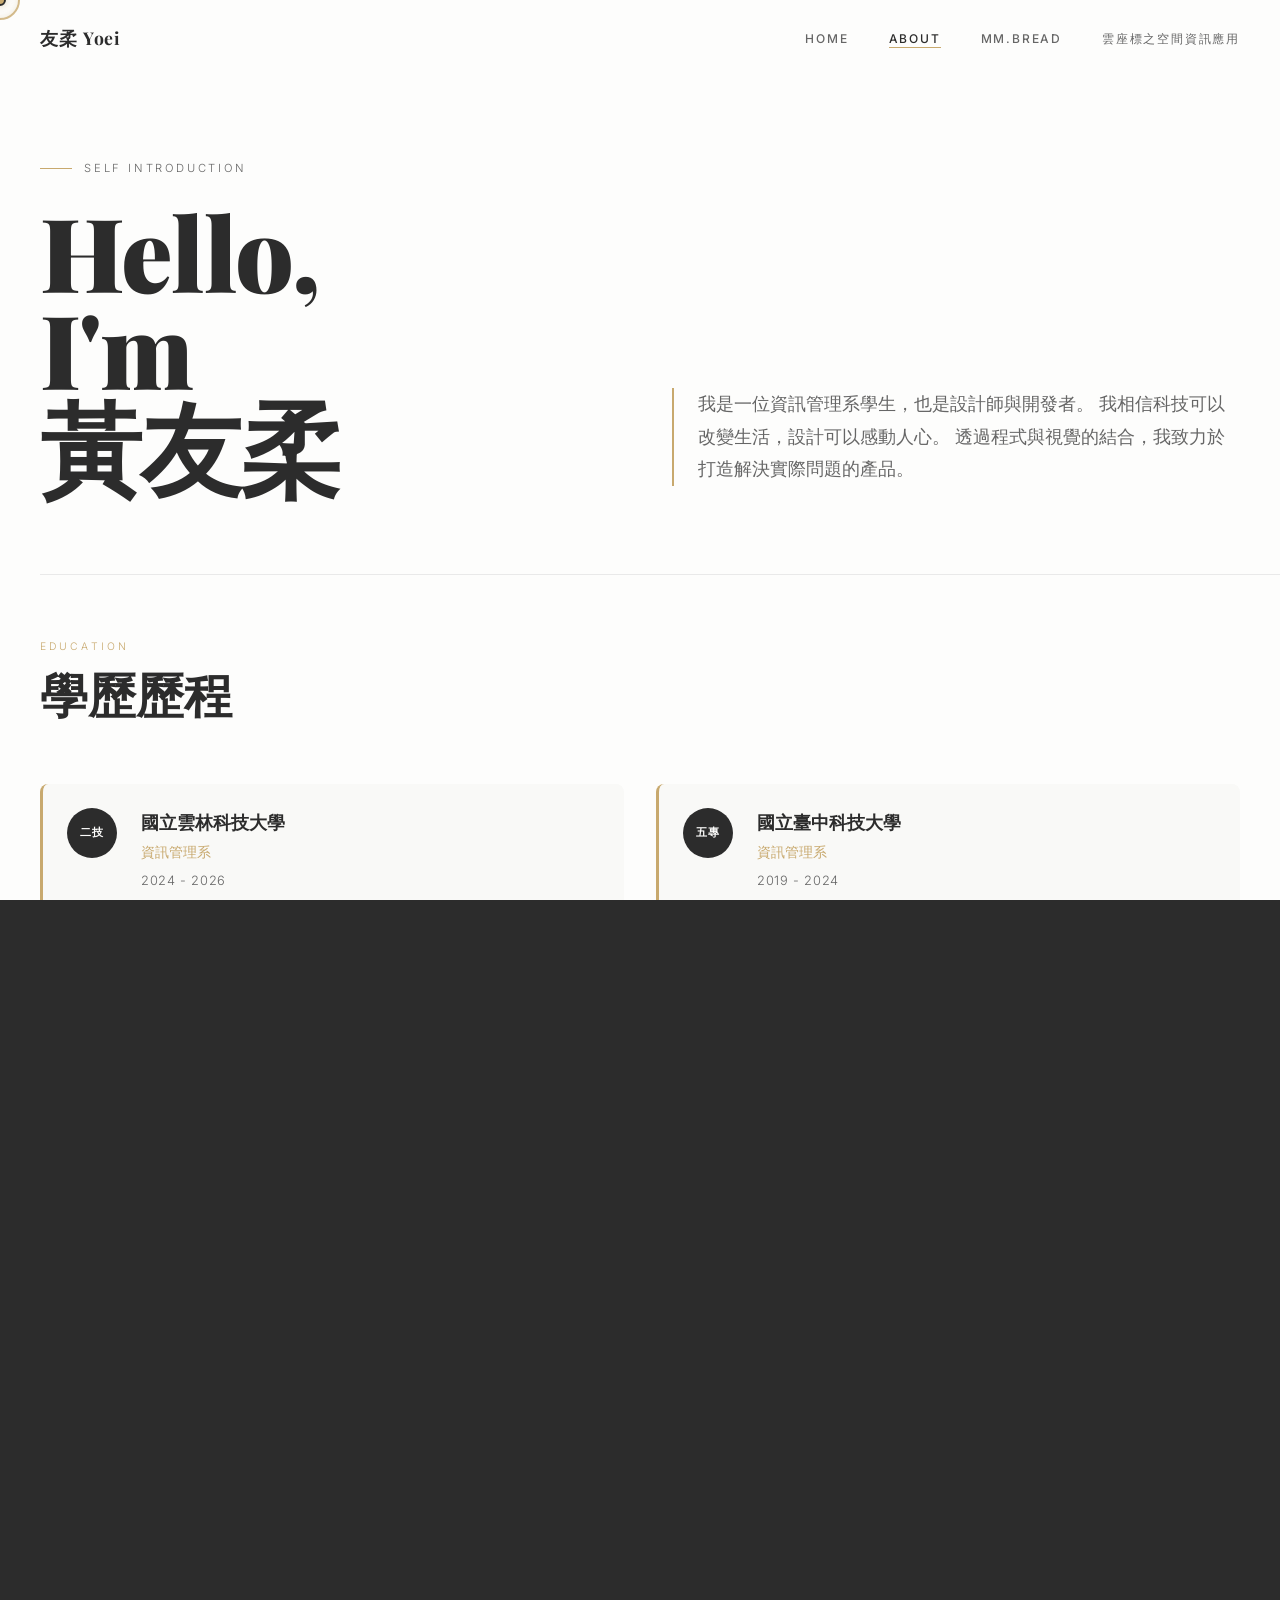
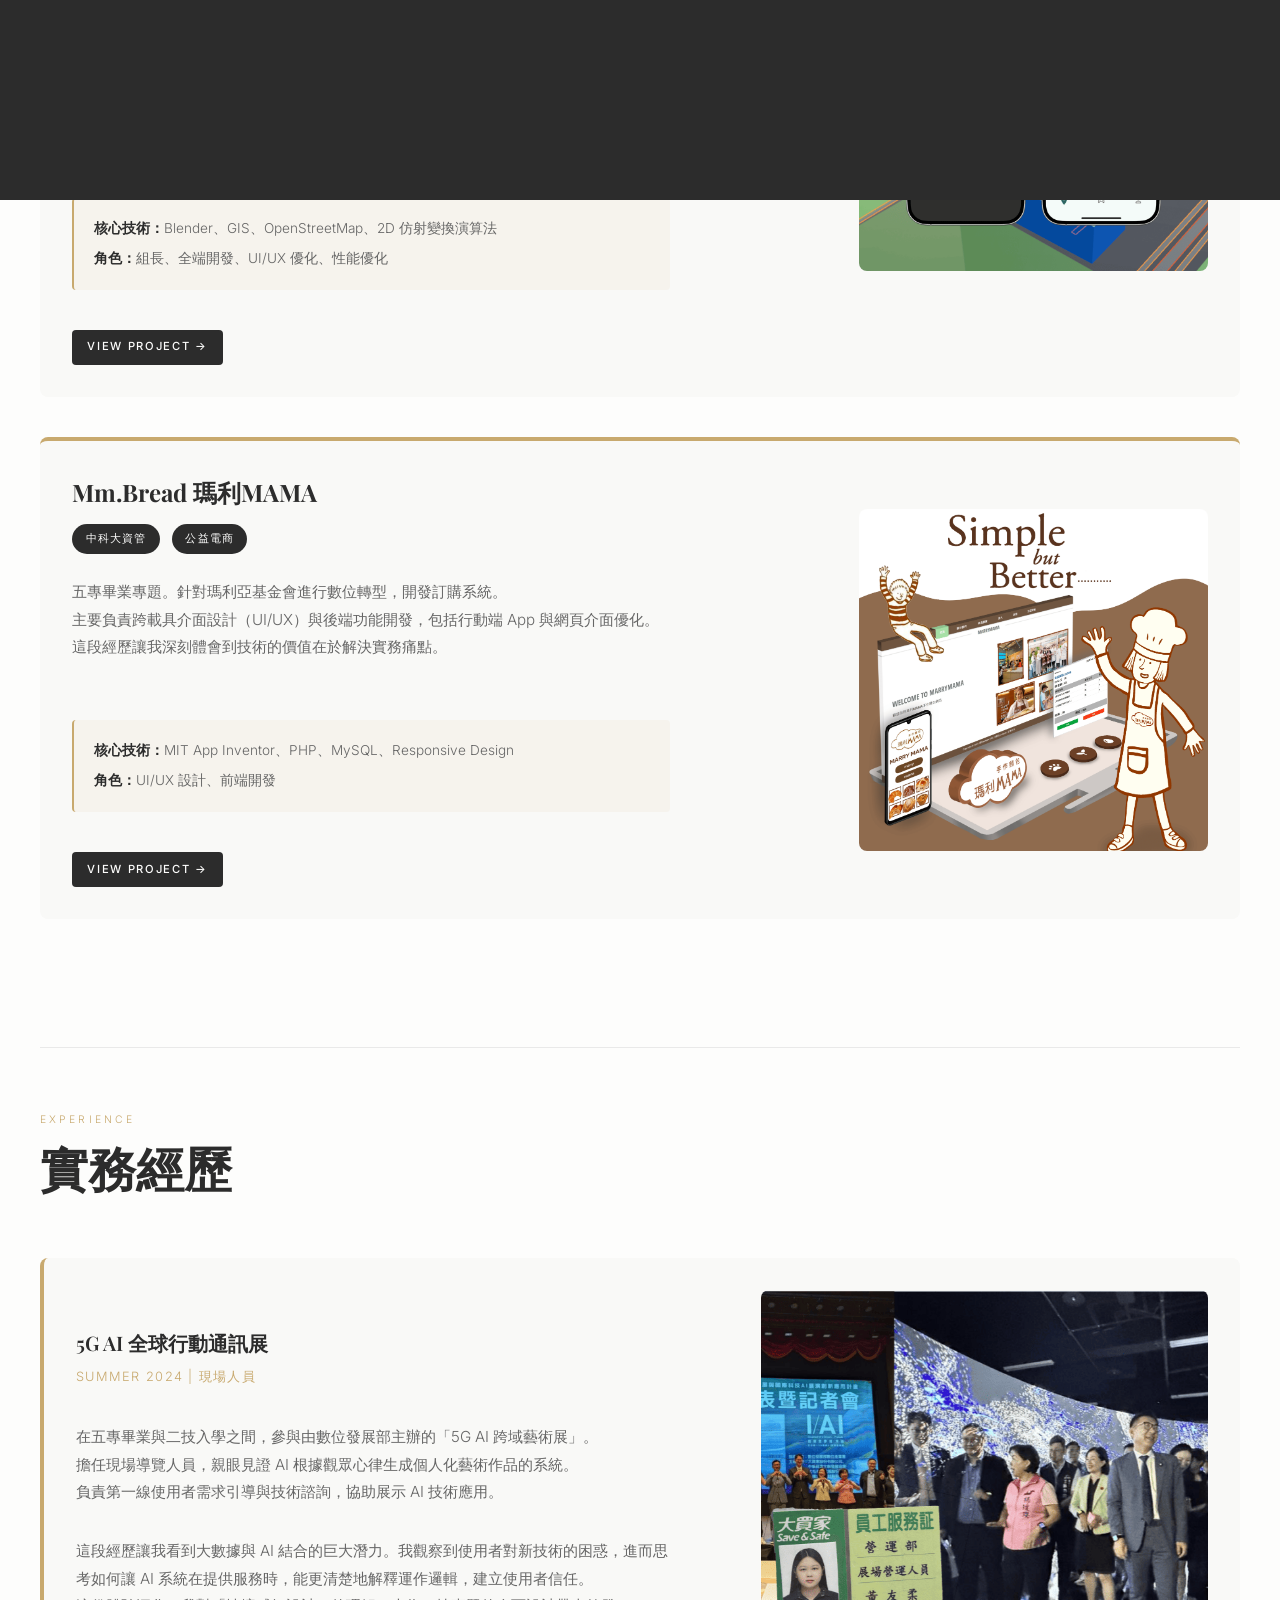
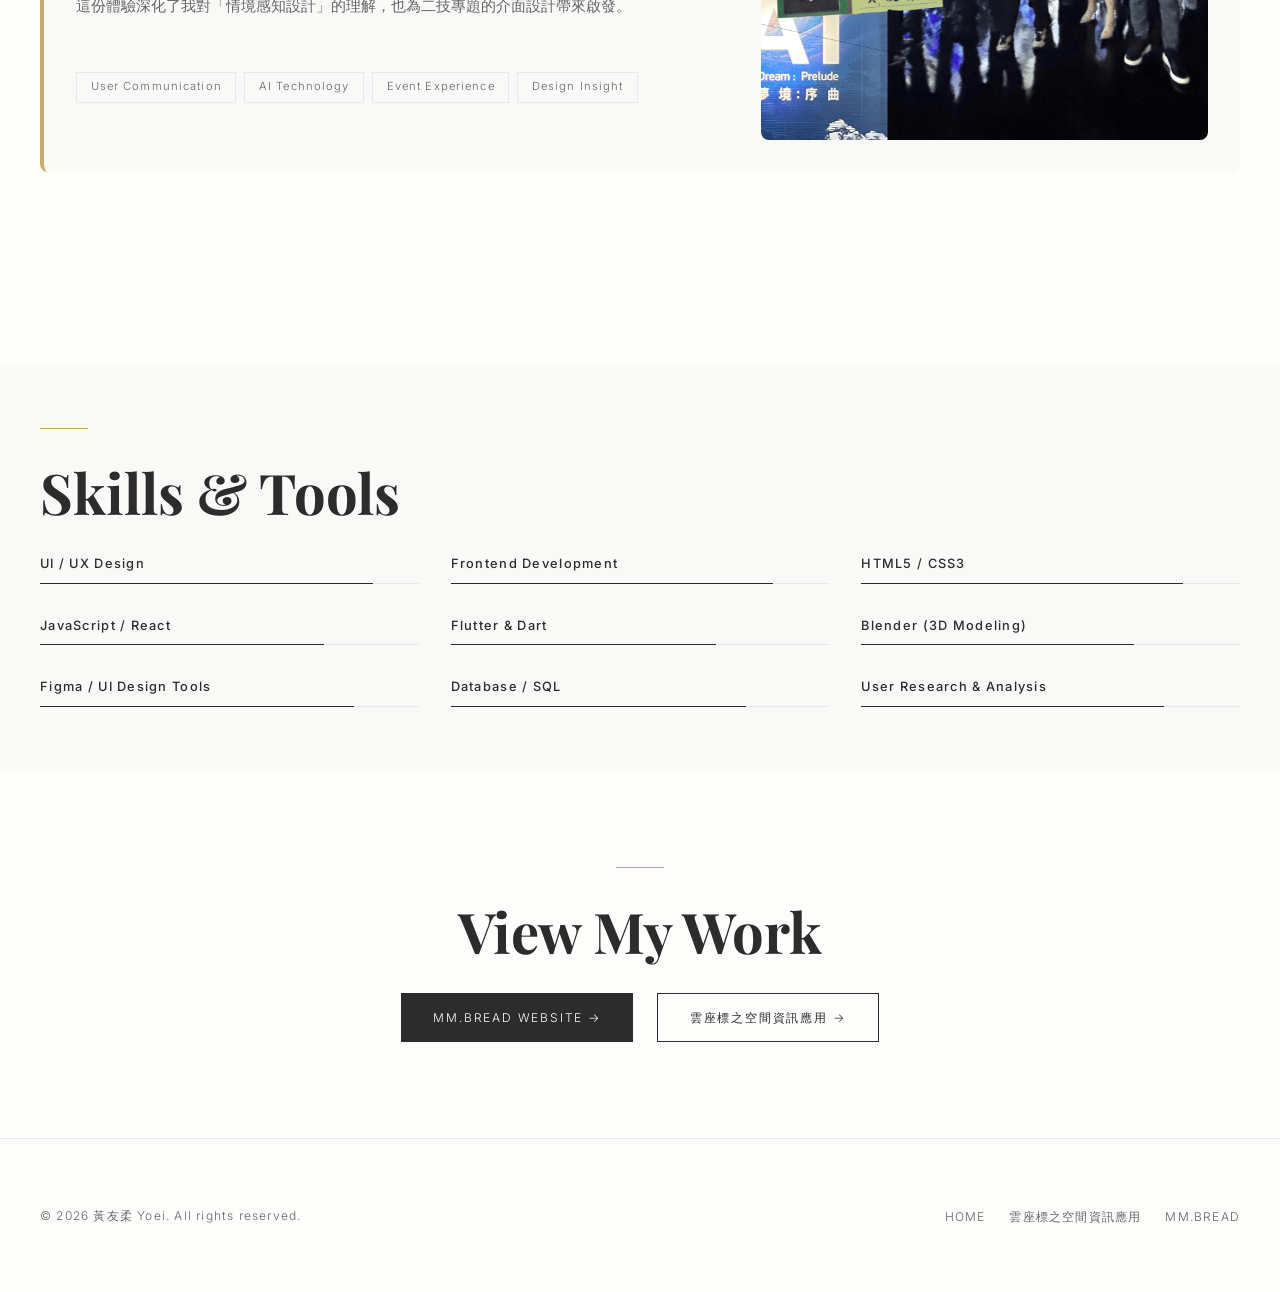
==== commit aa6d94ee: "11" ====
--- a/public/about.html
+++ b/public/about.html
@@ -176,7 +176,7 @@
                 </a>
               </div>
               <div class="project-showcase-image">
-                <img src="img/placeholder1.png" alt="YoMap 專案" />
+                <img src="img/placeholder1.png" alt="YoMap 專案" loading="lazy" />
               </div>
             </div>
           </div>
@@ -204,7 +204,7 @@
                 </a>
               </div>
               <div class="project-showcase-image">
-                <img src="img/placeholder2.png" alt="Mm.Bread 專案" />
+                <img src="img/placeholder2.png" alt="Mm.Bread 專案" loading="lazy" />
               </div>
             </div>
           </div>
@@ -243,7 +243,7 @@
               </div>
             </div>
             <div class="experience-image">
-              <img src="img/placeholder3.png" alt="5G AI 全球行動通訊展" />
+              <img src="img/placeholder3.png" alt="5G AI 全球行動通訊展" loading="lazy" />
             </div>
           </div>
         </div>
--- a/public/style.css
+++ b/public/style.css
@@ -808,6 +808,17 @@
   .cursor, .cursor-follower { display: none; }
   body { cursor: auto; }
 
+  /* 效能優化：手機版移除導覽列模糊效果，改用實色背景 */
+  .nav::after {
+    backdrop-filter: none;
+    background: rgba(255, 255, 255, 0.98);
+  }
+
+  /* 效能優化：手機版縮短動畫延遲，加速內容顯示 */
+  .reveal-delay-1, .reveal-delay-2, .reveal-delay-3, .reveal-delay-4, .reveal-delay-5, .reveal-delay-6 {
+    transition-delay: 0.1s !important;
+  }
+
   .home-hero {
     grid-template-columns: 1fr;
     padding-top: 7rem;
@@ -820,13 +831,17 @@
   }
 
   .hero-image-block {
-    width: 60%;
-    aspect-ratio: 3/4;
+    width: 80%;
+    aspect-ratio: 4/3;
+    margin-bottom: 2rem;
   }
 
   .hero-bg-text {
-    font-size: clamp(5rem, 25vw, 8rem);
-    right: -10%;
+    display: none;
+  }
+
+  .hero-name {
+    font-size: 3rem;
   }
 
   .about-hero {
--- a/public/about.css
+++ b/public/about.css
@@ -480,6 +480,12 @@
     grid-template-columns: 1fr;
   }
 
+  /* 效能優化：手機版移除耗能的 hover 陰影效果 */
+  .project-showcase-card:hover {
+    transform: none;
+    box-shadow: none;
+  }
+
   .skills-grid {
     grid-template-columns: repeat(2, 1fr);
   }
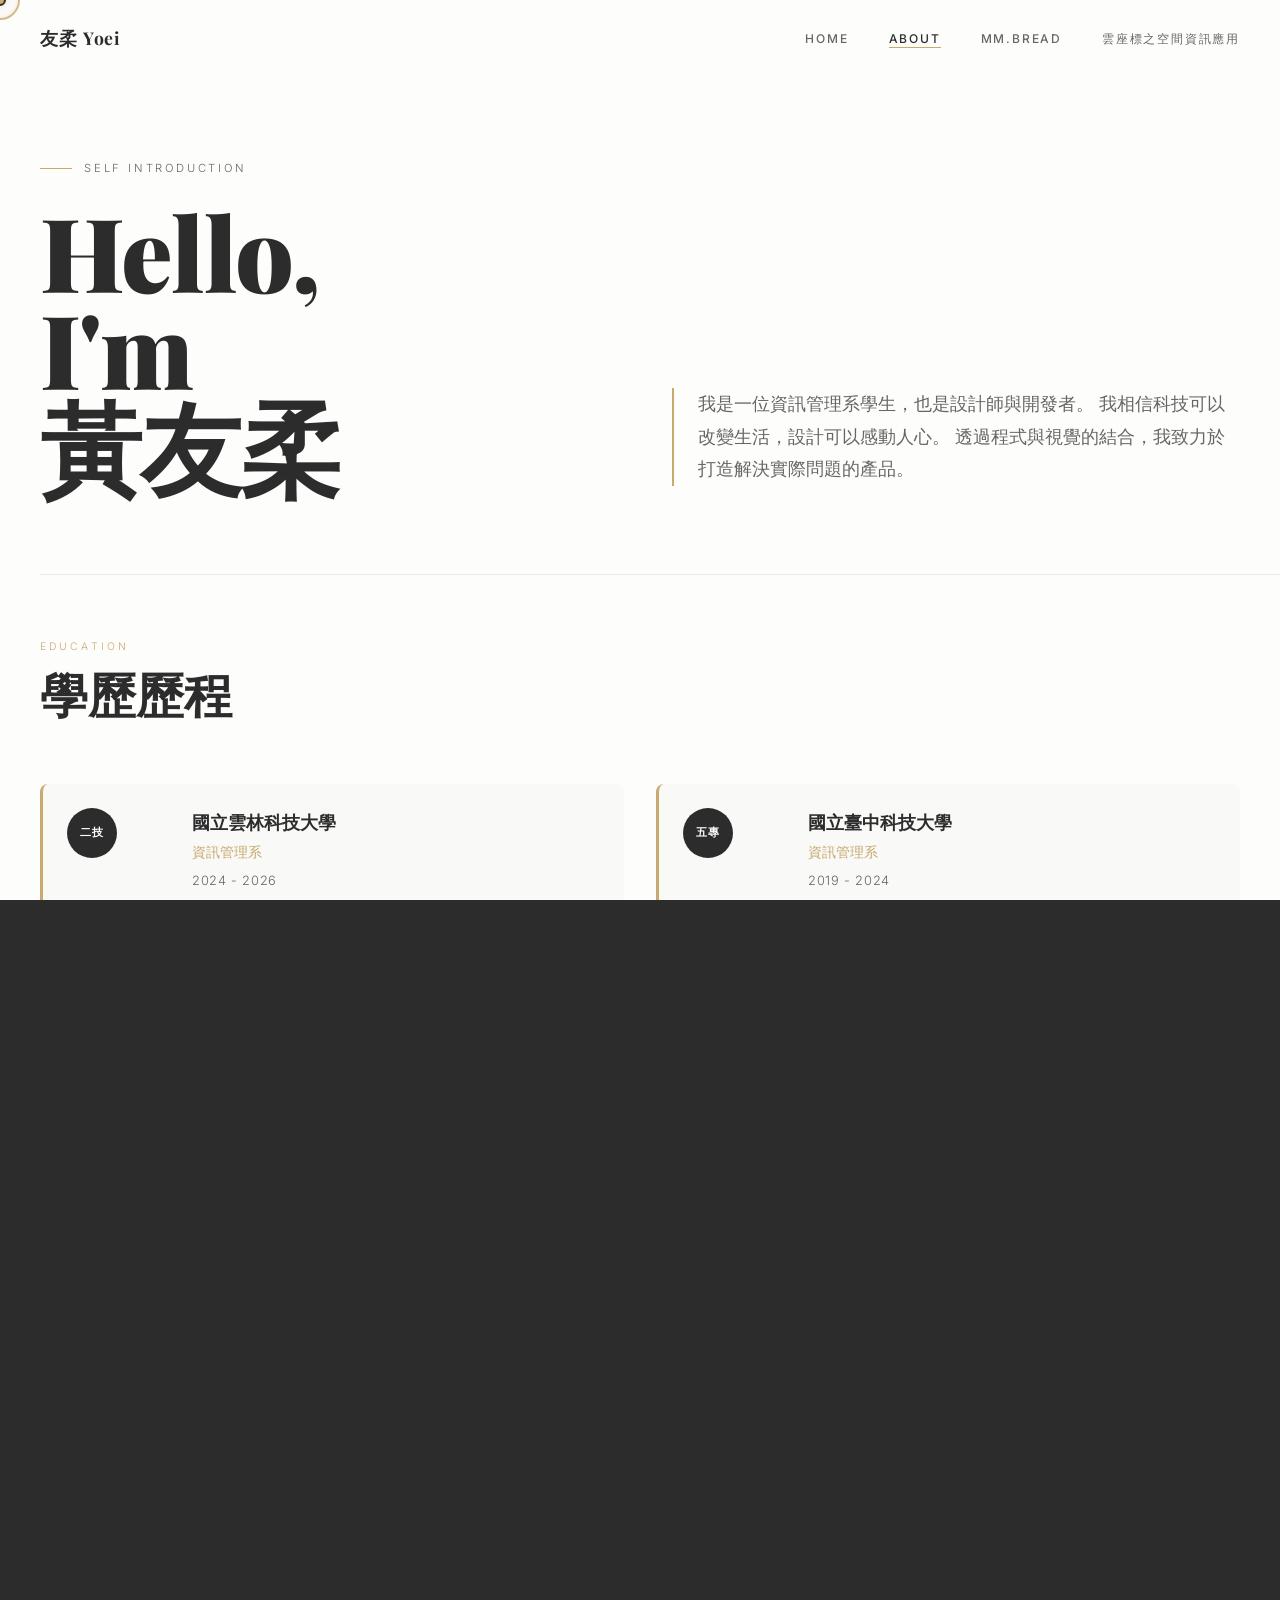
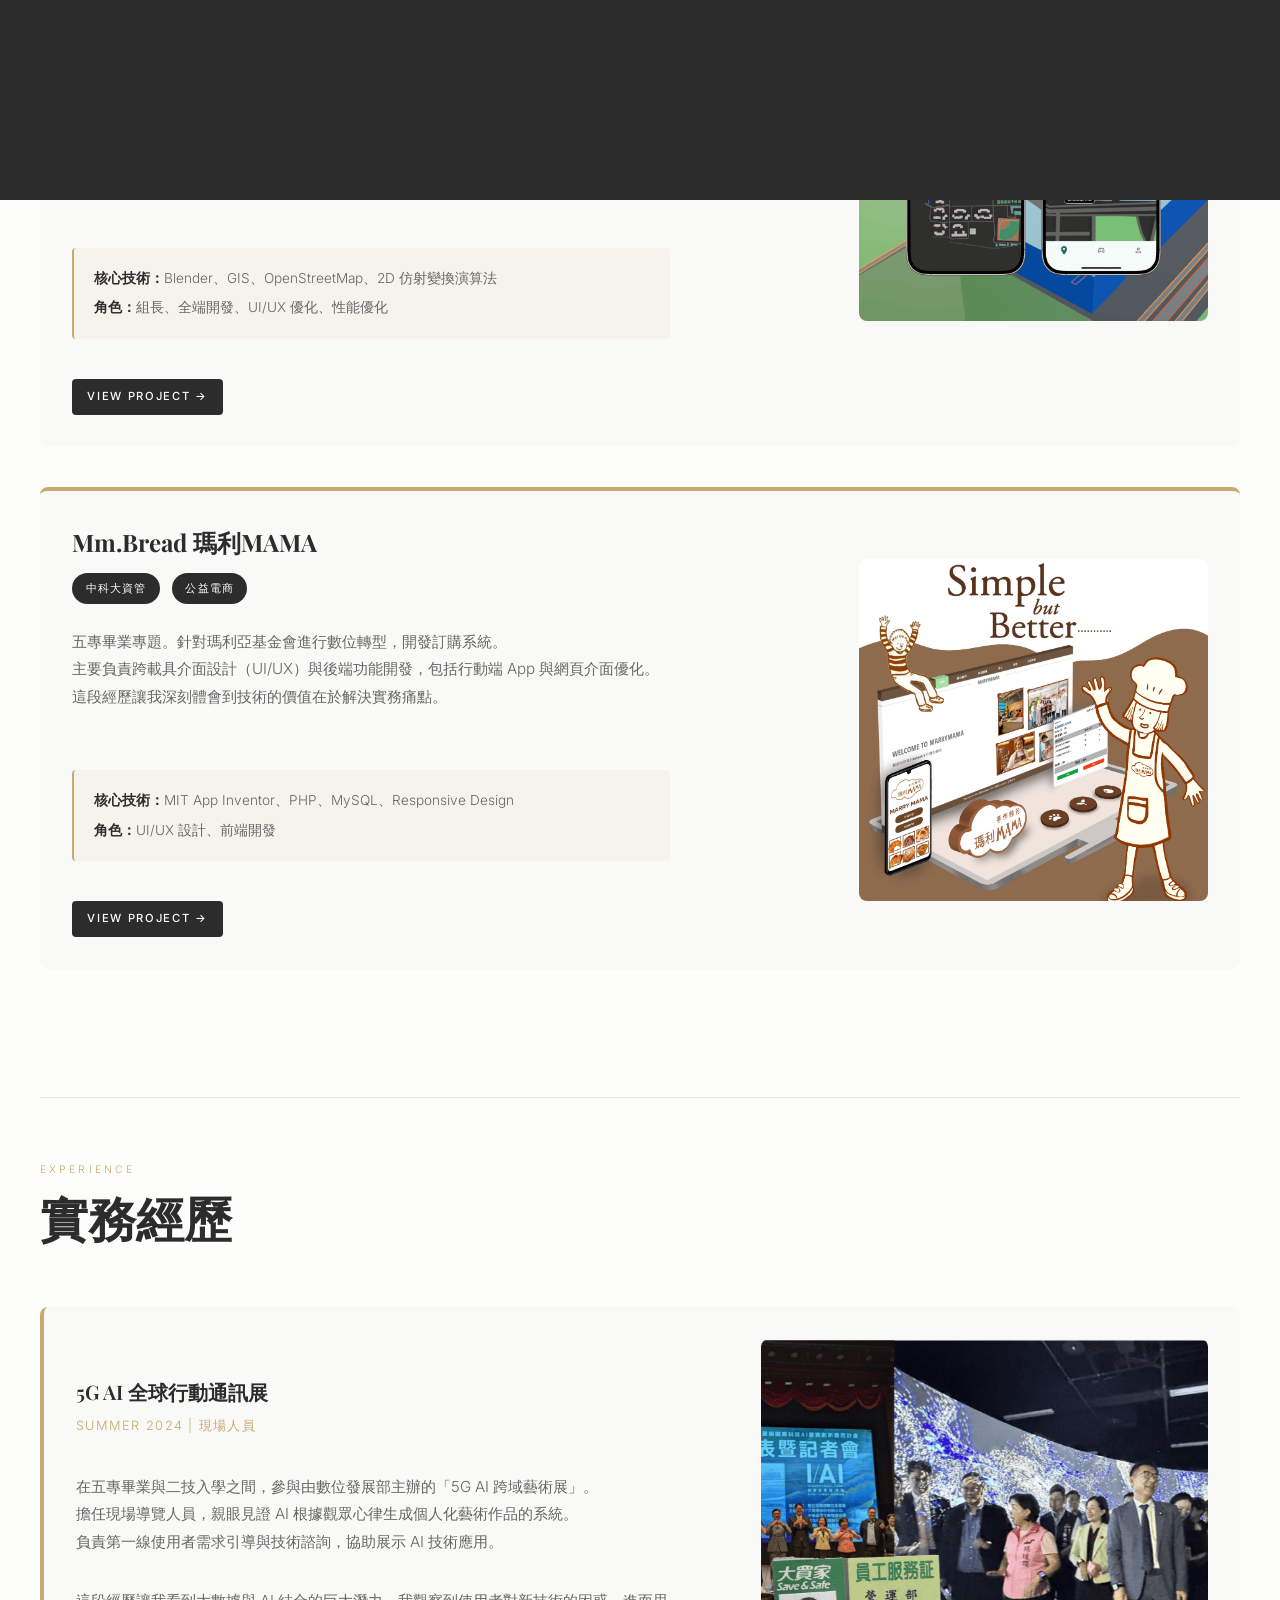
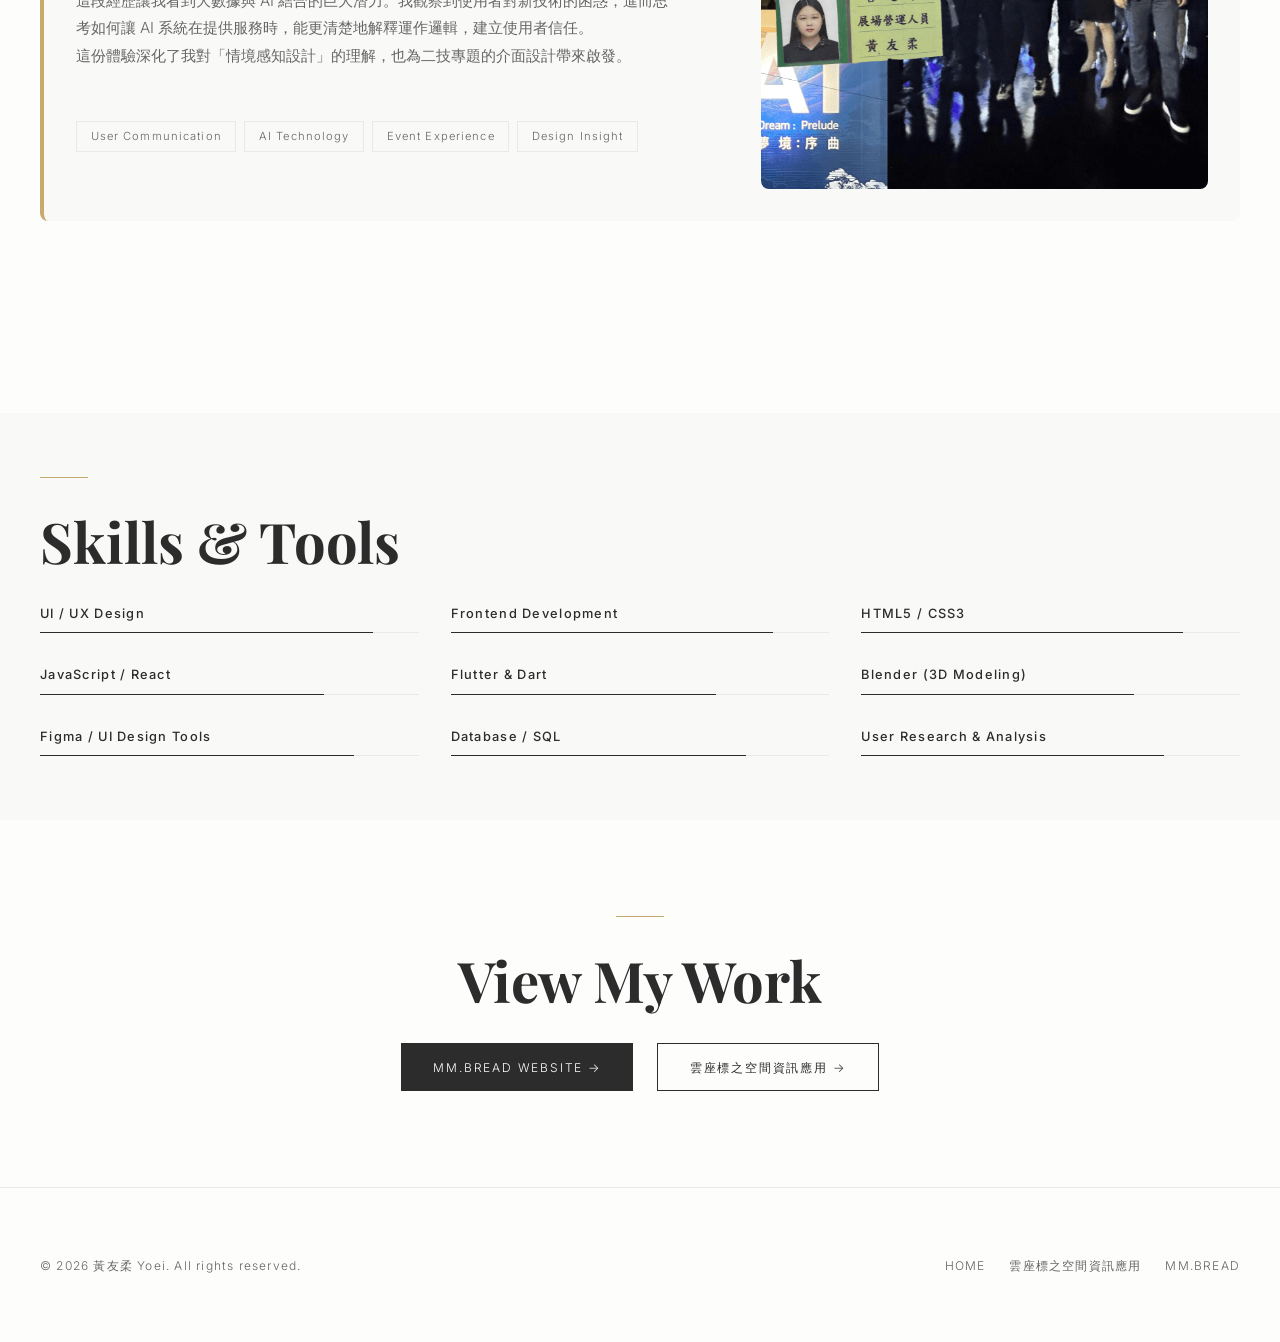
==== commit 57ff5c34: "22" ====
--- a/public/about.html
+++ b/public/about.html
@@ -106,6 +106,7 @@
                 <p class="education-major">資訊管理系</p>
                 <p class="education-year">2024 - 2026</p>
               </div>
+              <span class="education-flip-hint">Tap to Flip 👆</span>
             </div>
             <div class="education-back">
               <p class="education-description">
@@ -123,6 +124,7 @@
                 <p class="education-major">資訊管理系</p>
                 <p class="education-year">2019 - 2024</p>
               </div>
+              <span class="education-flip-hint">Tap to Flip 👆</span>
             </div>
             <div class="education-back">
               <p class="education-description">
--- a/public/style.css
+++ b/public/style.css
@@ -789,6 +789,14 @@
   .project-grid {
     grid-template-columns: 1fr;
     max-width: 600px;
+    gap: 2rem;
+  }
+
+  .section-title {
+    font-size: 1.875rem;
+  }
+  .project-card-title {
+    font-size: 1.1rem;
   }
 
   .home-quote {
@@ -841,8 +849,7 @@
   }
 
   .hero-name {
-    font-size: 3rem;
-  }
+    font-size: 
 
   .about-hero {
     grid-template-columns: 1fr;
--- a/public/about.css
+++ b/public/about.css
@@ -206,6 +206,11 @@
   display: flex;
   align-items: center;
   justify-content: center;
+}
+
+.project-showcase-image,
+.experience-image {
+  background-color: var(--color-surface);
 }
 
 .project-showcase-image img {
@@ -486,6 +491,11 @@
     box-shadow: none;
   }
 
+  /* 手機版圖片顯示優化 */
+  .project-showcase-image img, .experience-image img {
+    object-fit: contain;
+  }
+
   .skills-grid {
     grid-template-columns: repeat(2, 1fr);
   }
